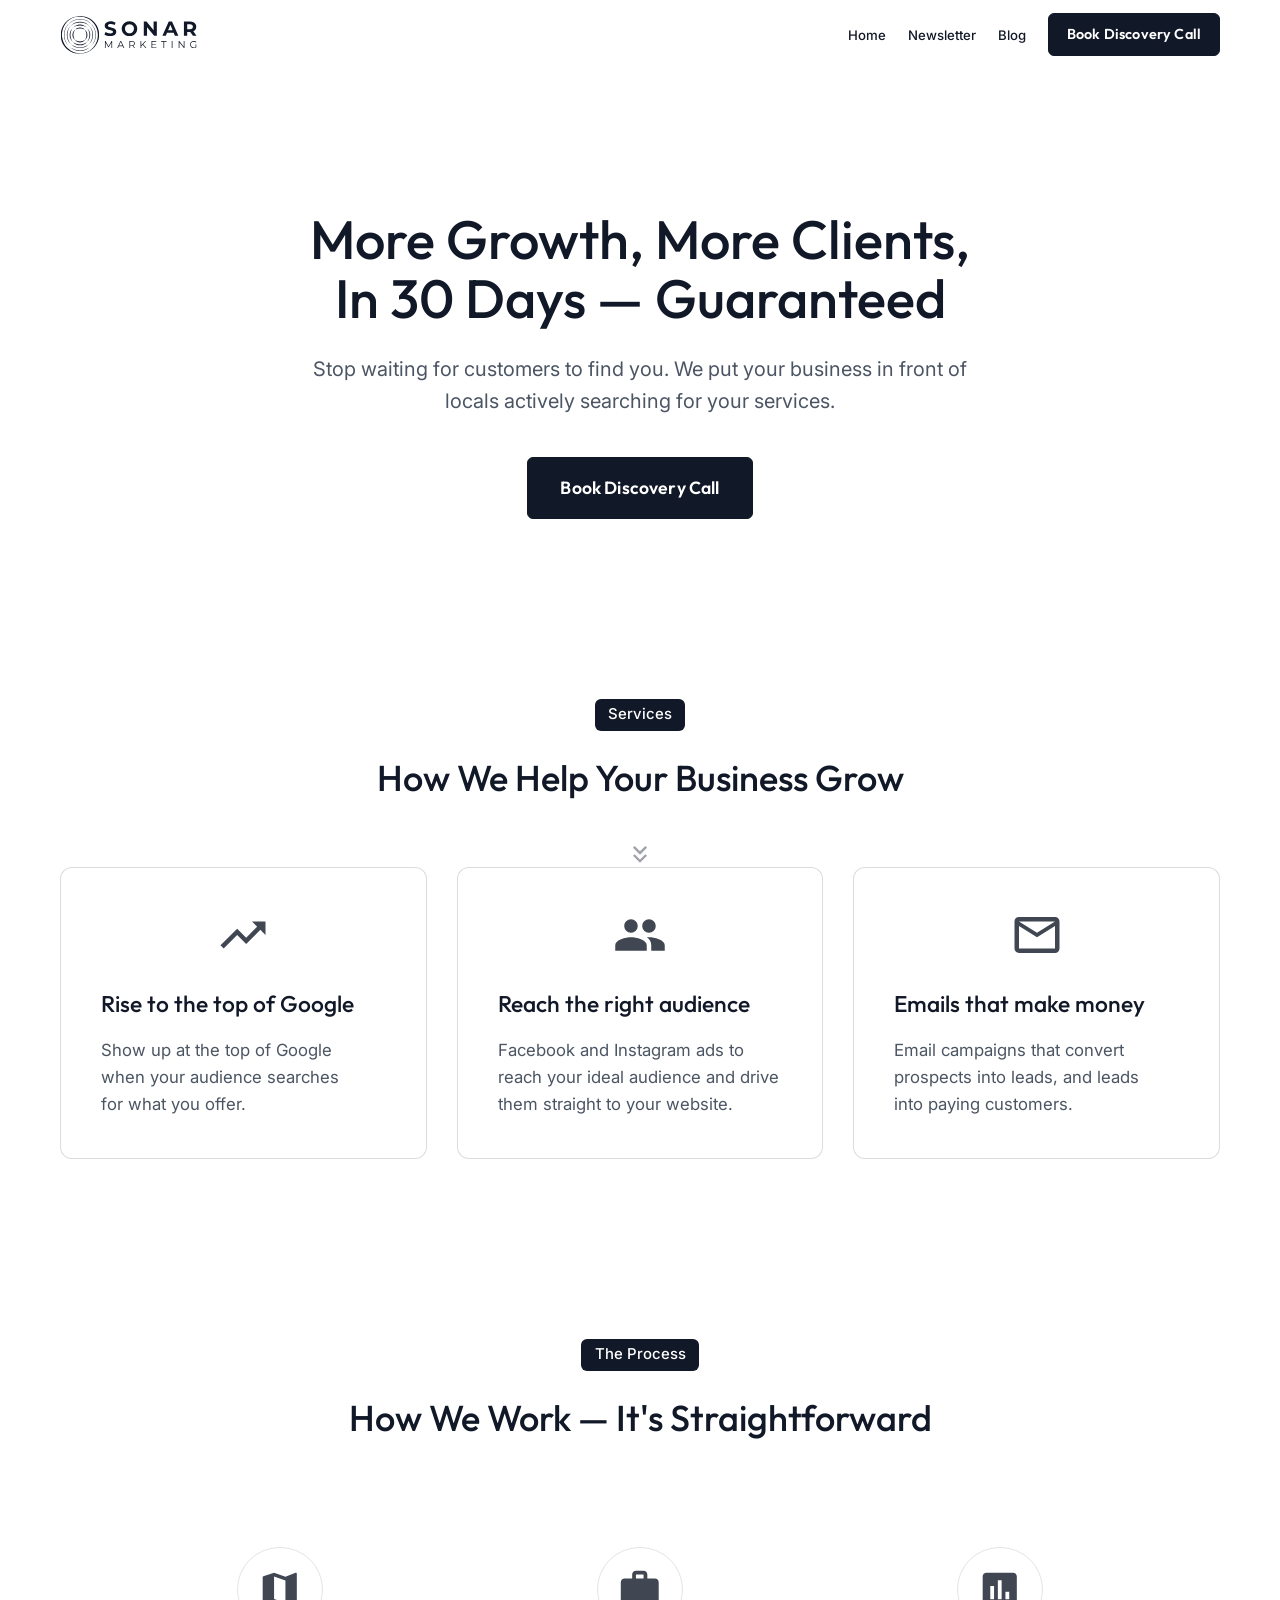
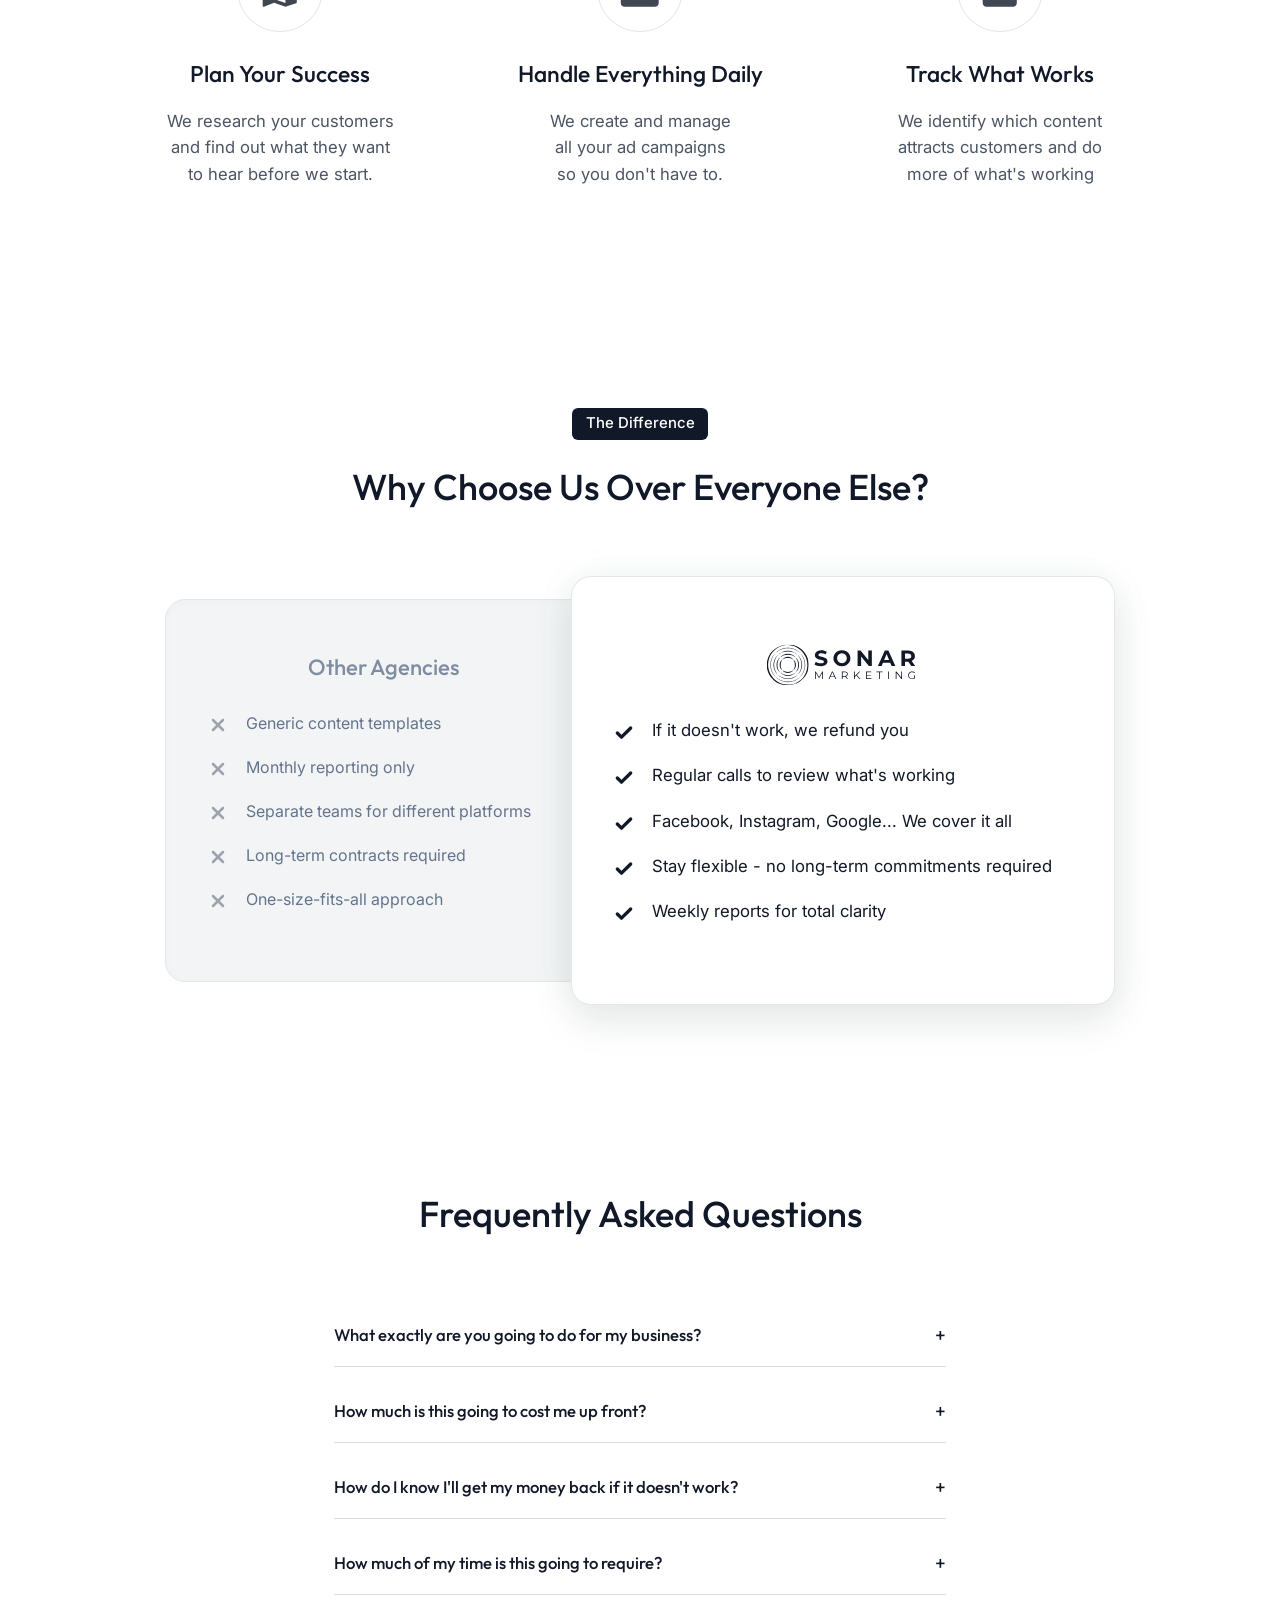
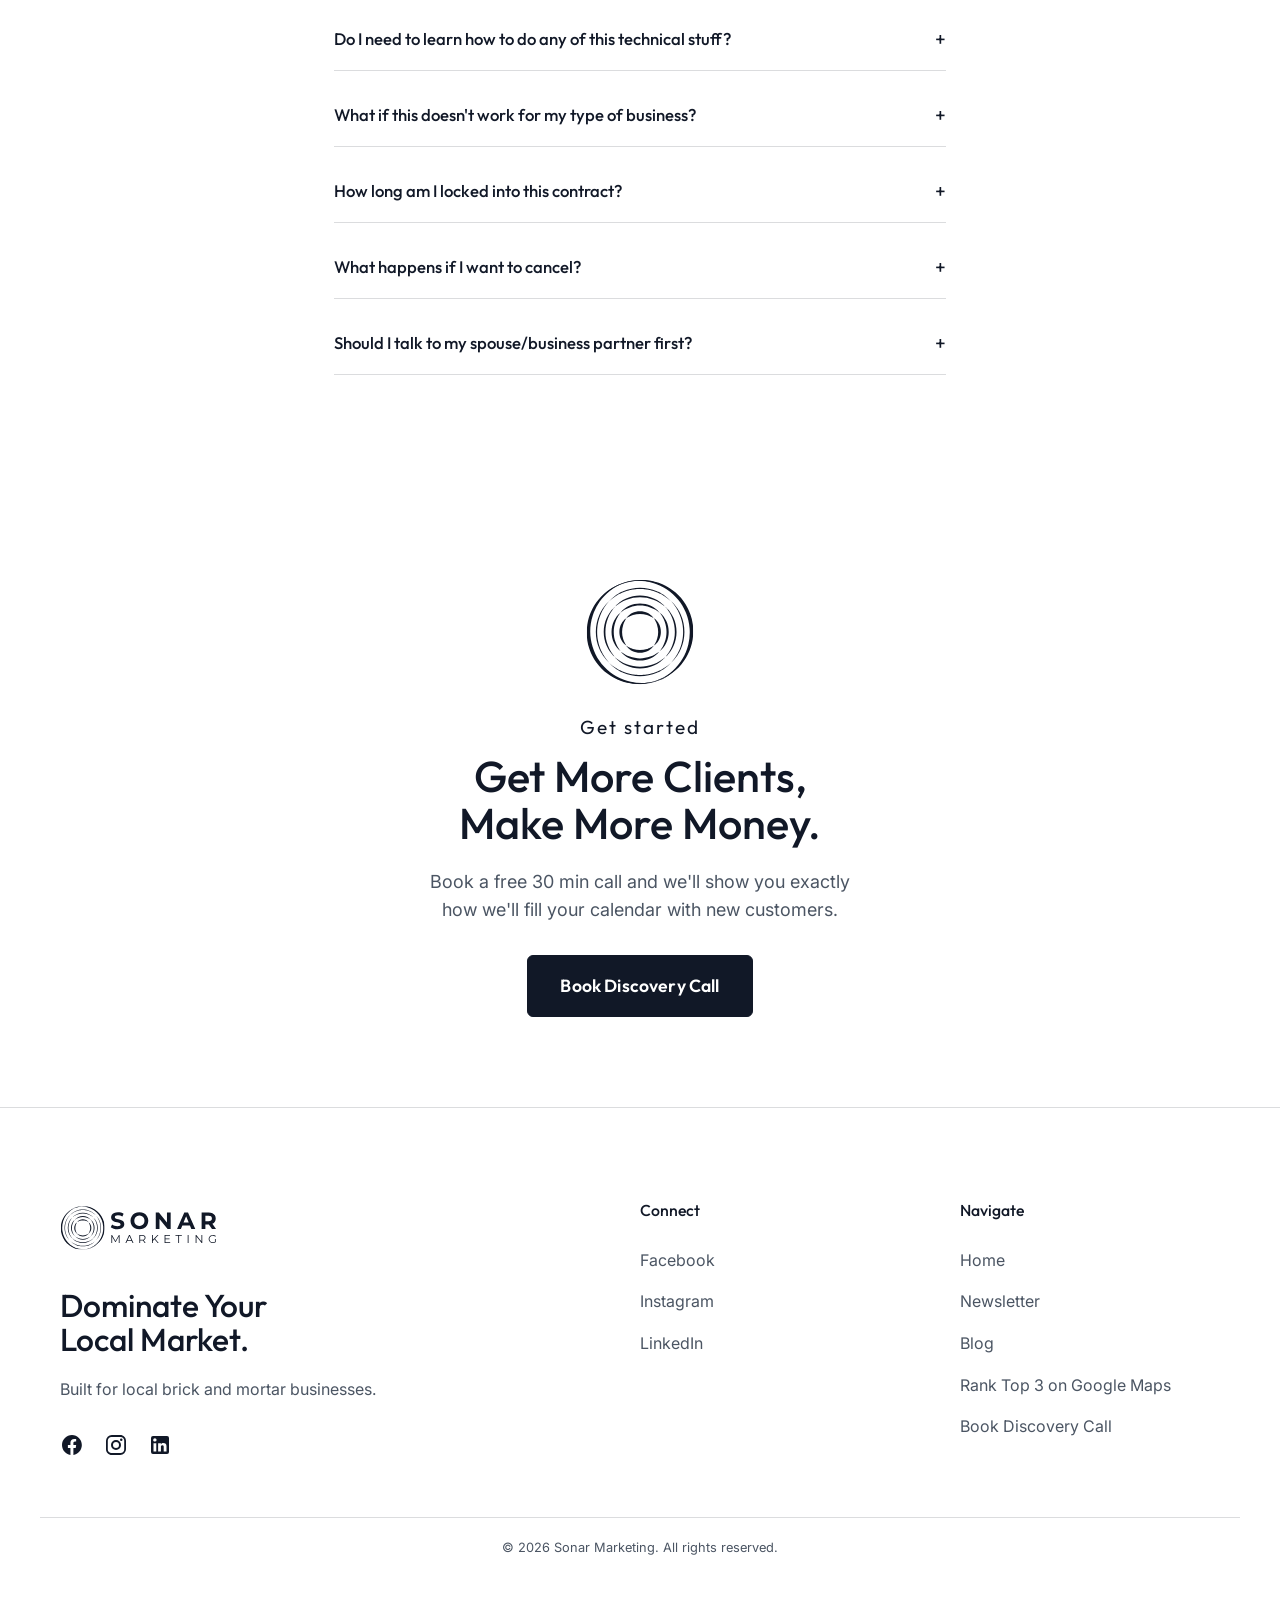
==== index.html @ ffea832d "Add files via upload" ====
<!DOCTYPE html>
<html lang="en">

<head>
    <meta charset="UTF-8">
    <meta name="viewport" content="width=device-width, initial-scale=1.0">
    <title>Sonar Marketing | Top 3 Google Maps Rankings in 90 Days</title>
    <meta name="description"
        content="We get local businesses ranking in the top 3 Google Maps results within 90 days - or we work for free.">
    <link rel="icon" type="image/svg+xml" href="assets/images/Sonar Icon 1.svg">
    
    
    <link
        href="https://fonts.googleapis.com/css2?family=Inter:wght@400;500;600&family=Outfit:wght@500;700;800&display=swap"
        rel="stylesheet">
    <link rel="stylesheet" href="assets/css/style.css?v=3">
</head>

<body>

    <!-- Navigation -->
    <nav class="navbar">
        <div class="container nav-container">
            <a href="#" class="logo">
                <img src="assets/images/Sonar Landscape Logo 2.svg" alt="Sonar Marketing" width="180">
            </a>
            <button class="mobile-menu-btn" aria-label="Toggle Menu">
                <span></span>
                <span></span>
                <span></span>
            </button>
            <ul class="nav-links">
                <li><a href="#">Home</a></li>
                <li><a href="#">Newsletter</a></li>
                <li><a href="#">Blog</a></li>
                <li><a href="discovery-call" class="btn btn-primary">Book Discovery Call</a></li>
            </ul>
        </div>
    </nav>

    <!-- Hero Section -->
    <header class="hero" id="home">
        <div class="hero-bg">
            <div class="ripple"></div>
            <div class="ripple"></div>
            <div class="ripple"></div>
            <div class="ripple"></div>
        </div>
        <div class="container hero-content">
            <div class="sonar-logo-container" style="margin-bottom:30px;">
                <!-- Just showing logo 1 here as brand reinforcement, optional -->
            </div>
            <h1 class="hero-title">
                More Growth, <br class="mobile-br">
                More Clients,<br>
                In 30 Days &mdash; <br class="mobile-br">
                <span class="gradient-text">Guaranteed</span>
            </h1>
            <p class="hero-subtitle">
                Stop waiting for customers to find you. We put your business in front of locals actively searching for your services.
            </p>
            <div class="hero-cta">
                <a href="discovery-call" class="btn btn-primary btn-lg">Book Discovery Call</a>
            </div>
        </div>
    </header>

    <section class="section services" id="services">
        <div class="container reveal">
            <span class="section-pill">Services</span>
            <h2 class="section-title">How We Help Your Business <span class="gradient-text">Grow</span></h2>
            <div class="grid col-3">
                <div class="card service-card">
                    <div class="card-icon">
                        <!-- Ads / Google Icon -->
                        <svg viewBox="0 0 24 24" xmlns="http://www.w3.org/2000/svg">
                            <path d="M16 6l2.29 2.29-4.88 4.88-4-4L2 16.59 3.41 18l6-6 4 4 6.3-6.29L22 12V6z" />
                        </svg>
                    </div>
                    <h3>Rise to the top of Google</h3>
                    <p>Show up at the top of Google<br>
                        when your audience searches<br>
                        for what you offer.</p>
                </div>
                <div class="card service-card">
                    <div class="card-icon">
                        <!-- Socials / Megaphone Icon -->
                        <svg viewBox="0 0 24 24" xmlns="http://www.w3.org/2000/svg">
                            <path
                                d="M16 11c1.66 0 2.99-1.34 2.99-3S17.66 5 16 5c-1.66 0-3 1.34-3 3s1.34 3 3 3zm-8 0c1.66 0 2.99-1.34 2.99-3S9.66 5 8 5C6.34 5 5 6.34 5 8s1.34 3 3 3zm0 2c-2.33 0-7 1.17-7 3.5V19h14v-2.5c0-2.33-4.67-3.5-7-3.5zm8 0c-.29 0-.62.02-.97.05 1.16.84 1.97 1.97 1.97 3.45V19h6v-2.5c0-2.33-4.67-3.5-7-3.5z" />
                        </svg>
                    </div>
                    <h3>Reach the right audience</h3>
                    <p>Facebook and Instagram ads to reach your ideal audience and drive them straight to your website.</p>
                </div>
                <div class="card service-card">
                    <div class="card-icon">
                        <svg viewBox="0 0 24 24" xmlns="http://www.w3.org/2000/svg" fill="currentColor">
                            <path d="M22 6c0-1.1-.9-2-2-2H4c-1.1 0-2 .9-2 2v12c0 1.1.9 2 2 2h16c1.1 0 2-.9 2-2V6zm-2 0l-8 5-8-5h16zm0 12H4V8l8 5 8-5v10z"/>
                        </svg>
                    </div>
                    <h3>Emails that make money</h3>
                    <p>Email campaigns that convert<br>prospects into leads, and leads<br>into paying customers.</p>
                </div>
            </div>
        </div>
    </section>

    <section class="section process" id="process">
        <div class="container reveal">
            <span class="section-pill">The Process</span>
            <h2 class="section-title">How We Work &mdash; <br class="mobile-br">It's Straightforward</h2>
            <div class="grid col-3">
                <div class="card service-card">
                    <div class="card-icon">
                        <!-- Plan / Map Icon -->
                        <svg viewBox="0 0 24 24" xmlns="http://www.w3.org/2000/svg">
                            <path d="M20.5 3l-.16.03L15 5.1 9 3 3.36 4.9c-.21.07-.36.25-.36.48V20.5c0 .28.22.5.5.5l.16-.03L9 18.9l6 2.1 5.64-1.9c.21-.07.36-.25.36-.48V3.5c0-.28-.22-.5-.5-.5zM15 19l-6-2.11V5l6 2.11V19z" />
                        </svg>
                    </div>
                    <h3>Plan Your Success</h3>
                    <p>We research your customers<br> 
                        and find out what they want<br>
                        to hear before we start.</p>
                </div>
                <div class="card service-card">
                    <div class="card-icon">
                        <!-- Handle Everything / Briefcase Icon -->
                        <svg viewBox="0 0 24 24" xmlns="http://www.w3.org/2000/svg">
                            <path d="M20 6h-4V4c0-1.11-.89-2-2-2h-4c-1.11 0-2 .89-2 2v2H4c-1.11 0-1.99.89-1.99 2L2 19c0 1.11.89 2 2 2h16c1.11 0 2-.89 2-2V8c0-1.11-.89-2-2-2zm-6 0h-4V4h4v2z" />
                        </svg>
                    </div>
                    <h3>Handle Everything Daily</h3>
                    <p>We create and manage<br>all your ad campaigns<br>so you don't have to.</p>
                </div>
                <div class="card service-card">
                    <div class="card-icon">
                        <!-- Track / Insights Icon -->
                        <svg viewBox="0 0 24 24" xmlns="http://www.w3.org/2000/svg">
                            <path d="M19 3H5c-1.1 0-2 .9-2 2v14c0 1.1.9 2 2 2h14c1.1 0 2-.9 2-2V5c0-1.1-.9-2-2-2zM9 17H7v-7h2v7zm4 0h-2V7h2v10zm4 0h-2v-4h2v4z" />
                        </svg>
                    </div>
                    <h3>Track What Works</h3>
                    <p>We identify which content<br>
                        attracts customers and do<br>
                        more of what's working</p>
                </div>
            </div>
        </div>
    </section>

    <!-- The Difference Section -->
    <section class="section difference" id="difference">
        <div class="container reveal">
            <span class="section-pill">The Difference</span>
            <h2 class="section-title">Why Choose Us Over Everyone Else?</h2>
            <div class="difference-grid">
                <!-- Competitors -->
                <div class="diff-card competitors">
                    <h3>Other Agencies</h3>
                    <ul class="check-list cross-list">
                        <li>Generic content templates</li>
                        <li>Monthly reporting only</li>
                        <li>Separate teams for different platforms</li>
                        <li>Long-term contracts required</li>
                        <li>One-size-fits-all approach</li>
                    </ul>
                </div>
                <!-- Sonar -->
                <div class="diff-card sonar">
                    <!-- Dark Logo for this light-themed card -->
                    <img src="assets/images/Sonar Landscape Logo 2.svg" alt="Sonar Marketing" class="diff-logo"
                        width="150">
                    <ul class="check-list check-list-green">
                        <li>If it doesn't work, we refund you</li>
                        <li>Regular calls to review what's working</li>
                        <li>Facebook, Instagram, Google... We cover it all</li>
                        <li>Stay flexible - no long-term commitments required</li>
                        <li>Weekly reports for total clarity</li>
                    </ul>
                </div>
            </div>
        </div>
    </section>

    <!-- FAQ Section -->
    <section class="section faq-section" id="faq">
        <div class="container reveal">
            <h2 class="section-title">Frequently Asked Questions</h2>
            <div class="accordion">
                <div class="accordion-item">
                    <button class="accordion-trigger">
                        What exactly are you going to do for my business?
                        <span class="icon">+</span>
                    </button>
                    <div class="accordion-content">
                        <p>We are going to build a website that converts, get visitors to see it and make sure that the people that actively reach out to you are being screened first before they reach your inbox.</p>
                    </div>
                </div>

                <div class="accordion-item">
                    <button class="accordion-trigger">
                        How much is this going to cost me up front?
                        <span class="icon">+</span>
                    </button>
                    <div class="accordion-content">
                        <p>We typically charge our clients a flat rate of $750, but the price can vary based on your needs. So if you need something that's tailored to you, jump on a call with us and we'll work something out.</p>
                    </div>
                </div>

                <div class="accordion-item">
                    <button class="accordion-trigger">
                        How do I know I'll get my money back if it doesn't work?
                        <span class="icon">+</span>
                    </button>
                    <div class="accordion-content">
                        <p>You are working with professionals that are not really too interested in getting banned by payment processors. So when you need or want a refund, you just hit us up and we'll send the money back over to you.</p>
                    </div>
                </div>

                <div class="accordion-item">
                    <button class="accordion-trigger">
                        How much of my time is this going to require?
                        <span class="icon">+</span>
                    </button>
                    <div class="accordion-content">
                        <p>Barely anything. You just do what you do best: turn phone calls into customers.</p>
                    </div>
                </div>

                <div class="accordion-item">
                    <button class="accordion-trigger">
                        Do I need to learn how to do any of this technical stuff?
                        <span class="icon">+</span>
                    </button>
                    <div class="accordion-content">
                        <p>No you absolutely don't have to do ANY of the technical. This is why we have a team of trained professionals so you don't have to lift a finger.</p>
                    </div>
                </div>

                <div class="accordion-item">
                    <button class="accordion-trigger">
                        What if this doesn't work for my type of business?
                        <span class="icon">+</span>
                    </button>
                    <div class="accordion-content">
                        <p>We make sure that we can deliver these results for your exact business because we have zero interest in refunding clients and making a bad name for ourselves, so you're in good hands.</p>
                    </div>
                </div>

                <div class="accordion-item">
                    <button class="accordion-trigger">
                        How long am I locked into this contract?
                        <span class="icon">+</span>
                    </button>
                    <div class="accordion-content">
                        <p>There is absolutely zero commitment with our offer. Our services are provided on a monthly basis, meaning you can cancel at any time. Just hit us up and we'll cancel the subscription.</p>
                    </div>
                </div>

                <div class="accordion-item">
                    <button class="accordion-trigger">
                        What happens if I want to cancel?
                        <span class="icon">+</span>
                    </button>
                    <div class="accordion-content">
                        <p>Just contact us directly and we'll make sure to handle it the same day.</p>
                    </div>
                </div>

                <div class="accordion-item">
                    <button class="accordion-trigger">
                        Should I talk to my spouse/business partner first?
                        <span class="icon">+</span>
                    </button>
                    <div class="accordion-content">
                        <p>Come on now, just fill out the form.</p>
                    </div>
                </div>
            </div>
        </div>
    </section>

    <!-- CTA Section -->
    <section class="section cta-section" id="cta">
        <div class="container reveal">
            <div class="cta-box">
                <img src="assets/images/Sonar Icon 1.svg" alt="Sonar Rings" class="cta-icon">
                <h2 class="cta-title"><span
                        style="font-size: 44%; display: block; margin-bottom: 15px; font-weight: normal; letter-spacing: 2px;">Get
                        started</span>Get More Clients,<br>Make More Money.</h2>
                <p style="font-size: 1.125rem; color: #4b5563;">Book a free 30 min call and we'll show you exactly<br>how we'll fill your calendar with new customers.</p>
                <a href="discovery-call" class="btn btn-primary btn-lg">Book Discovery Call</a>
            </div>
        </div>
    </section>

    <!-- Footer -->
    <footer class="footer">
        <div class="container footer-content">
            <!-- Col 1: Brand & Socials -->
            <div class="footer-col brand-col">
                <a href="#" class="logo">
                    <img src="assets/images/Sonar Landscape Logo 2.svg" alt="Sonar Marketing" width="160"
                        class="footer-logo">
                </a>
                <h2 class="footer-headline">Dominate Your<br> Local Market.</h2>
                <p class="footer-subtext">Built for local brick and mortar businesses.</p>
                <div class="social-links">
                    <a href="https://www.facebook.com/share/1AxPhUCRR9/" aria-label="Facebook" target="_blank" rel="noopener">
                        <svg viewBox="0 0 24 24" xmlns="http://www.w3.org/2000/svg">
                            <path
                                d="M12 2.04C6.5 2.04 2 6.53 2 12.06C2 17.06 5.66 21.21 10.44 21.96V14.96H7.9V12.06H10.44V9.85C10.44 7.34 11.93 5.96 14.15 5.96C15.21 5.96 16.16 6.04 16.16 6.04V8.5H15.03C13.79 8.5 13.4 9.27 13.4 10.06V12.06H16.17L15.73 14.96H13.4V21.96C18.19 21.21 21.84 17.06 21.84 12.06C21.84 6.53 17.34 2.04 12 2.04Z" />
                        </svg>
                    </a>
                    <a href="https://www.instagram.com/sonarmarketing_" aria-label="Instagram" target="_blank" rel="noopener">
                        <svg viewBox="0 0 24 24" xmlns="http://www.w3.org/2000/svg">
                            <path
                                d="M7.8 2h8.4C19.4 2 22 4.6 22 7.8v8.4a5.8 5.8 0 0 1-5.8 5.8H7.8C4.6 22 2 19.4 2 16.2V7.8A5.8 5.8 0 0 1 7.8 2m-.2 2A3.6 3.6 0 0 0 3.8 7.6v8.8A3.6 3.6 0 0 0 7.6 20h8.8a3.6 3.6 0 0 0 3.8-3.8V7.6A3.6 3.6 0 0 0 16.4 4H7.6m9.65 1.5a1.25 1.25 0 0 1 1.25 1.25A1.25 1.25 0 0 1 17.25 8 1.25 1.25 0 0 1 16 6.75a1.25 1.25 0 0 1 1.25-1.25M12 7a5 5 0 0 1 5 5 5 5 0 0 1-5 5 5 5 0 0 1-5-5 5 5 0 0 1 5-5m0 2a3 3 0 0 0-3 3 3 3 0 0 0 3 3 3 3 0 0 0 3-3 3 3 0 0 0-3-3z" />
                        </svg>
                    </a>
                    <a href="https://www.linkedin.com/company/sonarmkt/" aria-label="LinkedIn" target="_blank" rel="noopener">
                        <svg viewBox="0 0 24 24" xmlns="http://www.w3.org/2000/svg">
                            <path
                                d="M19 3a2 2 0 0 1 2 2v14a2 2 0 0 1-2 2H5a2 2 0 0 1-2-2V5a2 2 0 0 1 2-2h14m-.5 15.5v-5.3a3.26 3.26 0 0 0-3.26-3.26c-.85 0-1.84.52-2.32 1.3v-1.11h-2.79v8.37h2.79v-4.93c0-.77.62-1.4 1.39-1.4a1.4 1.4 0 0 1 1.4 1.4v4.93h2.79M6.88 8.56a1.68 1.68 0 0 0 1.68-1.68c0-.93-.75-1.69-1.68-1.69a1.69 1.69 0 0 0-1.69 1.69c0 .93.76 1.68 1.69 1.68m1.39 9.94v-8.37H5.5v8.37h2.77z" />
                        </svg>
                    </a>

                </div>
            </div>

            <!-- Col 2: Connect Text Links -->
            <div class="footer-col">
                <h3>Connect</h3>
                <ul class="footer-links">
                    <li><a href="https://www.facebook.com/share/1AxPhUCRR9/" target="_blank" rel="noopener">Facebook</a></li>
                    <li><a href="https://www.instagram.com/sonarmarketing_" target="_blank" rel="noopener">Instagram</a></li>
                    <li><a href="https://www.linkedin.com/company/sonarmkt/" target="_blank" rel="noopener">LinkedIn</a></li>
                </ul>
            </div>

            <!-- Col 3: Navigate -->
            <div class="footer-col">
                <h3>Navigate</h3>
                <ul class="footer-links">
                    <li><a href="#">Home</a></li>
                    <li><a href="#">Newsletter</a></li>
                    <li><a href="#">Blog</a></li>
                    <li><a href="google-ranking">Rank Top 3 on Google Maps</a></li>
                    <li><a href="discovery-call">Book Discovery Call</a></li>
                </ul>
            </div>
        </div>
        <div class="container footer-bottom">
            <p>&copy; 2026 Sonar Marketing. All rights reserved.</p>
        </div>
    </footer>
    <!-- Levitating Scroll Indicator -->
    <div class="scroll-indicator" aria-label="Scroll down">
        <svg viewBox="0 0 24 24" xmlns="http://www.w3.org/2000/svg">
            <path d="M7.41 8.59L12 13.17l4.59-4.58L18 10l-6 6-6-6 1.41-1.41z M7.41 15.59L12 20.17l4.59-4.58L18 17l-6 6-6-6 1.41-1.41z"/>
        </svg>
    </div>

    <script src="assets/js/script.js?v=3"></script>
</body>

</html>
---- assets/css/style.css ----
:root {
    /* Colors - Strict Sonar Theme (White & Navy) */
    --bg-dark: #ffffff;
    /* Pure White Bg */
    --bg-card: #ffffff;
    /* White for panels */
    --bg-card-hover: #ffffff;
    /* White on hover for lift */
    --primary: #111827;
    /* Navy Text */
    --text-muted: #4b5563;
    /* Slightly lighter gray for body text */
    /* All text Navyish */
    --accent-blue: #111827;
    --accent-dark-blue: #111827;
    --border-color: rgba(17, 24, 39, 0.15);
    /* Navy Border */

    /* Fonts */
    --font-heading: 'Outfit', sans-serif;
    --font-body: 'Inter', sans-serif;

    /* Spacing */
    --container-width: 1200px;
}

/* Reset & Base */
* {
    margin: 0;
    padding: 0;
    box-sizing: border-box;
}

body {
    font-family: var(--font-body);
    background-color: var(--bg-dark);
    color: var(--primary);
    line-height: 1.6;
    overflow-x: hidden;
}

h1,
h2,
h3,
h4,
.btn {
    font-family: var(--font-heading);
    font-weight: 500; /* Unboldened across all pages */
}

a {
    text-decoration: none;
    color: inherit;
    transition: 0.3s;
}

ul {
    list-style: none;
}

img {
    max-width: 100%;
    display: block;
}

/* Utilities */
.container {
    max-width: var(--container-width);
    margin: 0 auto;
    padding: 0 20px;
}

.gradient-text {
    color: var(--primary);
    font-weight: 500; /* Matching unbolded theme */
}

/* Scroll Animation Class */
.reveal {
    opacity: 0;
    transform: translateY(30px);
    transition: all 0.8s ease-out;
}

.reveal.active {
    opacity: 1;
    transform: translateY(0);
}

section, .section {
    padding: 90px 0;
}

.section-title {
    font-size: 2.25rem; /* Reduced by 10% from 2.5rem */
    text-align: center;
    margin-bottom: 60px;
    font-weight: 500; /* Unboldened */
}

.section-pill {
    display: flex;
    align-items: center;
    justify-content: center;
    width: fit-content;
    margin: 0 auto 18px;
    font-size: 0.934rem;
    font-weight: 500;
    text-align: center;
    color: #ffffff;
    background: var(--primary);
    border-radius: 6px;
    padding: 4.356px 13.2px 3.96px 13.2px;
    pointer-events: none;
    user-select: none;
}

.grid {
    display: grid;
    gap: 30px;
}

.col-3 {
    grid-template-columns: repeat(auto-fit, minmax(300px, 1fr));
}

/* Buttons */
.btn {
    display: inline-flex; /* Changed to flex for icon alignment */
    align-items: center;
    justify-content: center;
    gap: 10px;
    padding: 14px 28px; /* Slightly increased padding */
    background: transparent;
    color: var(--primary);
    border: 1px solid var(--primary);
    border-radius: 6px;
    font-weight: 600;
    font-size: 1.1rem; /* Increased size as requested */
    letter-spacing: 0.01rem; /* Subtle breathing room */
    cursor: pointer;
    position: relative;
    overflow: hidden;
    transition: all 0.3s;
}

.btn-icon {
    transition: transform 0.3s ease;
}

.btn:hover .btn-icon {
    transform: translate(3px, -3px); /* Diagonally top-right */
}

.btn-primary {
    background: var(--primary);
    color: var(--bg-dark);
    /* Navy text on white button */
    border-color: var(--primary);
}

.btn-primary:hover {
    background: transparent;
    color: var(--primary);
    box-shadow: 0 0 15px rgba(255, 255, 255, 0.4);
}

.btn-secondary {
    background: #e2e8f0;
    color: var(--primary);
    border-color: #e2e8f0;
}

.btn-secondary:hover {
    background: #cbd5e1;
    color: var(--primary);
}

.btn-lg {
    padding: 16px 32px;
    font-size: 1.1rem;
}

/* Navbar */
.navbar {
    position: fixed;
    top: 0;
    width: 100%;
    z-index: 1000;
    background: rgba(255, 255, 255, 0.85); /* Slightly transparent white */
    backdrop-filter: blur(8px);
    -webkit-backdrop-filter: blur(8px);
    padding: 9px 0;
    border-bottom: none; /* No solid border */
}

.navbar .logo img {
    width: 140px;
}

.nav-container {
    display: flex;
    justify-content: space-between;
    align-items: center;
}

.nav-links {
    display: flex;
    gap: 22px;
    align-items: center;
}

.nav-links a:not(.btn) {
    font-size: 0.825rem;
    font-weight: 500;
    color: var(--primary);
    position: relative;
}

/* Underline Animation */
.nav-links a:not(.btn)::after {
    content: '';
    position: absolute;
    width: 0;
    height: 2px;
    bottom: -4px;
    left: 0;
    background-color: var(--primary);
    border-radius: 2px;
    transition: width 0.3s ease;
}

.nav-links a:not(.btn):hover::after {
    width: 100%;
}

.nav-links .btn {
    padding: 9px 18px;
    font-size: 0.9rem;
}

.mobile-menu-btn {
    display: none;
    background: none;
    border: none;
    cursor: pointer;
}

.mobile-menu-btn span {
    display: block;
    width: 25px;
    height: 3px;
    background-color: var(--primary);
    margin: 5px 0;
}

/* Hero */
.hero {
    position: relative;
    padding: 180px 0 90px;
    text-align: center;
    overflow: hidden;
    background: var(--bg-dark);
}

/* Sonar Ripple Effect */
.hero-bg {
    position: absolute;
    top: 50%;
    left: 50%;
    transform: translate(-50%, -50%);
    width: 100%;
    height: 100%;
    z-index: -1;
    overflow: hidden;
}

.ripple {
    position: absolute;
    top: 50%;
    left: 50%;
    transform: translate(-50%, -50%);
    border: 1px solid var(--border-color);
    border-radius: 50%;
    animation: sonar-wave 8s linear infinite;
    opacity: 0;
}

.ripple:nth-child(1) {
    animation-delay: 0s;
    width: 200px;
    height: 200px;
}

.ripple:nth-child(2) {
    animation-delay: 2s;
    width: 200px;
    height: 200px;
}

.ripple:nth-child(3) {
    animation-delay: 4s;
    width: 200px;
    height: 200px;
}

.ripple:nth-child(4) {
    animation-delay: 6s;
    width: 200px;
    height: 200px;
}

@keyframes sonar-wave {
    0% {
        width: 0;
        height: 0;
        opacity: 0.5;
        border-width: 4px;
    }

    100% {
        width: 150vw;
        height: 150vw;
        opacity: 0;
        border-width: 0;
    }
}

.hero-title {
    font-size: 3.375rem; /* Reduced by 10% from 3.75rem */
    /* Reduced from 4rem to fit on 2 lines */
    line-height: 1.1;
    margin-bottom: 24px;
    max-width: 900px;
    margin-left: auto;
    margin-right: auto;
    font-weight: 500; /* Unboldened from default h1 */
}

.hero-title .gradient-text {
    font-weight: 500; /* Matching the unboldened title */
}

.hero-subtitle {
    font-size: 1.25rem;
    color: var(--text-muted);
    max-width: 700px;
    margin: 0 auto 40px;
}

/* Cards */
.card {
    background: var(--bg-card);
    padding: 40px;
    border-radius: 12px;
    position: relative;
    overflow: hidden;
    border: 1px solid var(--border-color);
}

.card-icon {
    width: 54px; /* Reduced by 10% from 60px */
    height: 54px; /* Reduced by 10% from 60px */
    margin: 0 auto 24px;
    color: var(--primary);
    opacity: 0.8;
}

.card-icon svg {
    width: 100%;
    height: 100%;
    fill: currentColor;
    transition: all 0.5s ease;
}

/* Process section: no card border, circular icon border instead */
.process .grid {
    max-width: 1050px;
    margin: 0 auto;
}

.process .card {
    border: none;
    background: transparent;
    box-shadow: none;
    text-align: center;
}

.process .card-icon {
    width: 85.5px; 
    height: 85.5px;
    border: 1.1px solid var(--border-color);
    border-radius: 50%;
    display: flex;
    align-items: center;
    justify-content: center;
    padding: 19px; 
}

.service-card h3,
.process-step h3 {
    margin-bottom: 15px;
    font-size: 1.425rem; /* 5% reduction from 1.5rem */
}

.process .service-card p {
    font-size: 1.045rem; /* 5% reduction from 1.1rem */
}

/* The following were moved to .process-stack-container scoping */

/* Scoped overrides for Google Ranking page panels */
.ranking-cards .card {
    padding: 30px; /* Reduced by 5% from 32px */
}

.ranking-cards .card-header {
    display: flex;
    justify-content: space-between;
    align-items: center;
    margin-bottom: 15px;
}

.ranking-cards .card-icon {
    width: 28px; /* Scaled down to match heading size */
    height: 28px; /* Scaled down to match heading size */
    margin: 0;
    color: var(--primary);
}

.ranking-cards .service-card h3 {
    font-size: 1.21rem; /* Reduced by 5% from 1.275rem */
    margin-bottom: 0;
}

/* Process Stack Specifics - HIGHEST PRIORITY OVERRIDES */
.process-stack-container {
    display: flex !important;
    flex-direction: column !important;
    gap: 10px !important;
    width: 100% !important;
    margin-top: 2rem !important;
}

/* Force visible panels */
.process-stack-container .card.process-row {
    width: 100% !important;
    font-size: 0.9625em !important; /* 10% increase from 0.875em */
    padding: 25px 44px 25px 18px !important; /* 10% increase from 23px/40px/16px */
    background: #ffffff !important;
    border: 1px solid var(--border-color) !important;
    border-radius: 12px !important;
    box-shadow: 0 4px 20px rgba(0, 0, 0, 0.03) !important;
    display: block !important;
}

.process-stack-container .card.process-row h3 {
    font-size: 1.3rem !important; /* 10% increase from 1.18rem */
}

.process-stack-container .card.process-row p {
    font-size: 1rem !important; /* 10% increase from 0.9rem */
}

.process-stack-container .card-icon {
    width: 76px !important; /* 10% increase from 69px */
    height: 76px !important; /* 10% increase from 69px */
    padding: 15.5px !important; /* 10% increase from 14px */
}

.process-content {
    display: flex !important;
    flex-direction: row !important;
    align-items: center !important;
    gap: 12px !important;
    width: 100% !important;
}

/* Kill the stupid circles once and for all */
.process-icon {
    width: 23px !important; /* Increased by 15% from 20px */
    height: 23px !important; /* Increased by 15% from 20px */
    min-width: 23px !important;
    flex-shrink: 0 !important;
    display: flex !important;
    align-items: center !important;
    justify-content: center !important;
    color: var(--primary) !important;
    background: transparent !important;
    border: none !important;
    border-radius: 0 !important;
    padding: 0 !important;
    margin: 0 !important;
}

.process-icon svg {
    width: 100% !important;
    height: 100% !important;
    fill: currentColor !important;
}

.process-content p {
    margin: 0 !important;
    padding: 0 !important;
    font-size: 1.1rem !important; /* Increased by 15% from 0.95rem */
    color: var(--text-muted) !important;
    display: inline-block !important;
    line-height: 1.2 !important; /* Slightly more height for bigger text */
}

.process-content b {
    color: var(--navy) !important;
    font-weight: 700 !important;
    margin-right: 6px !important;
}

/* Difference Section */
.difference-grid {
    display: flex;
    justify-content: center;
    align-items: center;
    max-width: 990px;
}.service-card p,
.process-step p,
.accordion-content p {
    color: var(--text-muted);
    font-size: 1.05rem;
}

/* Process timeline CSS removed as it now shares .grid and .service-card styles */

/* Difference Section */
.difference-grid {
    display: flex;
    justify-content: center;
    align-items: center;
    max-width: 990px; /* Increased by 10% from 900px */
    margin: 50px auto 0;
}

.diff-card {
    display: flex;
    flex-direction: column;
    text-align: left;
}

.diff-logo {
    display: block;
    margin: 0 auto 25px auto;
    width: 153px;
}

.diff-card ul {
    text-align: left;
    width: 100%;
    list-style: none; /* remove any default bullets */
    padding: 0;
}

.competitors {
    background: #f3f4f6; /* Neutral flat gray */
    border: 1px solid #e5e7eb;
    border-radius: 20px 0 0 20px;
    padding: 50px 50px 50px 42px;
    width: 45%;
    position: relative;
    z-index: 1;
    box-shadow: inset 0 2px 10px rgba(0,0,0,0.02);
}

.competitors h3 {
    color: #64748b;
    margin-bottom: 25px;
    font-size: 1.38rem; /* Reduced by 10% from 1.53rem */
    font-family: 'Outfit', sans-serif;
    opacity: 0.8;
    text-align: center;
}

.sonar {
    background: #ffffff;
    color: #111827;
    border: 1px solid rgba(17, 24, 39, 0.1);
    border-radius: 20px;
    padding: 60px 42px;
    width: 55%;
    position: relative;
    z-index: 2;
    box-shadow: 0 15px 40px rgba(17, 24, 39, 0.1), 
                0 0 40px rgba(34, 197, 94, 0.05); /* Softer shadow + Green tint */
    margin-left: -40px; /* Asymmetric Overlap */
}

.sonar::before {
    display: none;
}

.check-list li {
    padding-left: 38px;
    margin-bottom: 20px;
    position: relative;
    font-size: 1rem;
    line-height: 1.5;
}

.competitors .check-list li {
    color: #64748b;
}

.sonar .check-list li {
    color: #111827;
    font-size: 1.05rem; /* Slightly larger text on our side */
}

/* Custom Icons */
.cross-list li::before {
    content: ""; /* Remove text character */
    position: absolute;
    left: 0;
    top: 4px; /* Better vertical alignment */
    width: 20px;
    height: 20px;
    /* Cross stroke now a neutral grey #9ca3af */
    background-image: url("data:image/svg+xml,%3Csvg xmlns='http://www.w3.org/2000/svg' viewBox='0 0 24 24' fill='none' stroke='%239ca3af' stroke-width='3' stroke-linecap='round' stroke-linejoin='round'%3E%3Cline x1='18' y1='6' x2='6' y2='18'%3E%3C/line%3E%3Cline x1='6' y1='6' x2='18' y2='18'%3E%3C/line%3E%3C/svg%3E");
    background-size: contain;
    background-position: center;
    background-repeat: no-repeat;
}

.check-list-green li::before {
    content: ""; /* Remove text character */
    position: absolute;
    left: 0;
    top: 5px; /* Better vertical alignment for larger text */
    width: 20px;
    height: 20px;
    /* Tick stroke now matches the #111827 text color */
    background-image: url("data:image/svg+xml,%3Csvg xmlns='http://www.w3.org/2000/svg' viewBox='0 0 24 24' fill='none' stroke='%23111827' stroke-width='4' stroke-linecap='round' stroke-linejoin='round'%3E%3Cpolyline points='20 6 9 17 4 12'%3E%3C/polyline%3E%3C/svg%3E");
    background-size: contain;
    background-position: center;
    background-repeat: no-repeat;
}

/* CTA Section */
.cta-box {
    padding: 0 20px; /* Vertical padding removed so it falls back to the .section 90px spacing */
    text-align: center;
    position: relative;
    /* Removed background, border, shadow for 'no panel' look */
}

.cta-icon {
    display: block;
    margin: 0 auto 20px;
    width: 130px;
}

.cta-title {
    font-size: 2.7rem; /* Reduced by 10% from 3rem */
    line-height: 1.1;
    margin-bottom: 20px;
}

.cta-box p {
    max-width: 600px;
    margin: 0 auto 30px;
    color: var(--text-muted);
}

.booking-section {
    min-height: 100vh;
    display: flex;
    align-items: flex-start;
    padding-top: 140px; /* Navbar height + breathing room */
    padding-bottom: 90px;
}

.booking-grid {
    display: grid;
    grid-template-columns: 5fr 6fr;
    gap: 60px;
    align-items: start;
}

.eyebrow {
    text-transform: uppercase;
    font-size: 0.9rem;
    letter-spacing: 2px;
    display: block;
    margin-bottom: 16px;
    font-weight: 700;
}

.booking-title {
    font-size: 3.15rem; /* Reduced by 10% from 3.5rem */
    line-height: 1.1;
    margin-bottom: 24px;
}

.booking-text {
    font-size: 1.1rem;
    color: var(--text-muted);
    margin-bottom: 16px;
    max-width: 500px;
}

.booking-guarantee {
    margin-top: 40px;
    display: flex;
    gap: 30px;
}

.guarantee-item .icon {
    width: 40px;
    height: 40px;
    border-radius: 50%;
    background: rgba(17, 24, 39, 0.05);
    /* Light navy tint */
    display: flex;
    align-items: center;
    justify-content: center;
    margin-bottom: 10px;
}

.guarantee-item svg {
    width: 24px;
    height: 24px;
    color: var(--primary);
}

/* Form Styles */
.form-wrapper {
    background: var(--bg-card);
    padding: 40px;
    border-radius: 12px;
    border: 1px solid var(--border-color);
    box-shadow: 0 10px 40px rgba(0, 0, 0, 0.05);
}

.booking-form .form-group {
    margin-bottom: 20px;
}

.booking-form label {
    display: block;
    margin-bottom: 8px;
    font-weight: 600;
    color: var(--primary);
}

.booking-form input,
.booking-form select {
    width: 100%;
    padding: 12px 16px;
    border: 1px solid var(--border-color);
    border-radius: 6px;
    font-family: var(--font-body);
    font-size: 1rem;
    color: var(--primary);
    background: #fff;
    transition: 0.3s;
}

.booking-form input:focus,
.booking-form select:focus {
    outline: none;
    border-color: var(--primary);
    box-shadow: 0 0 0 3px rgba(17, 24, 39, 0.1);
}

.full-width {
    width: 100%;
}

.form-row {
    display: grid;
    grid-template-columns: 1fr 1fr;
    gap: 16px;
}

.radio-group {
    display: flex;
    gap: 24px;
    margin-top: 8px;
}

.radio-label {
    display: flex;
    align-items: center;
    gap: 8px;
    font-weight: 500;
    font-size: 0.9rem; /* 10% smaller */
    cursor: pointer;
    color: var(--primary);
}

.radio-label input[type="radio"] {
    width: 16px;
    height: 16px;
    margin: 0;
    vertical-align: middle;
    accent-color: var(--primary);
    cursor: pointer;
    flex-shrink: 0;
}

.booking-form textarea {
    width: 100%;
    padding: 12px 16px;
    border: 1px solid var(--border-color);
    border-radius: 6px;
    font-family: var(--font-body);
    font-size: 1rem;
    color: var(--primary);
    background: #fff;
    transition: 0.3s;
    resize: vertical;
    min-height: 100px;
}

.booking-form textarea:focus {
    outline: none;
    border-color: var(--primary);
    box-shadow: 0 0 0 3px rgba(17, 24, 39, 0.1);
}

/* FAQ Section - Scaled down 15% */
.faq-section {
    padding: 90px 0; /* from 100px, now standardized */
    background: #ffffff;
}

.accordion {
    max-width: 612px; /* reduced 10% from 680px */
    margin: 0 auto;
}

.accordion-item {
    border-bottom: 1px solid var(--border-color);
    margin-bottom: 12px; /* from 15px */
}

.accordion-trigger {
    width: 100%;
    text-align: left;
    padding: 19px 0; /* reduced 10% from 21px */
    font-size: 1.045rem; /* reduced 5% from 1.1rem */
    font-weight: 500;
    font-family: var(--font-heading);
    color: var(--primary);
    background: none;
    border: none;
    cursor: pointer;
    display: flex;
    justify-content: space-between;
    align-items: center;
    transition: 0.3s;
}

.accordion-trigger:hover {
    opacity: 0.8;
}

.accordion-trigger .icon {
    font-size: 1.235rem; /* reduced 5% from 1.3rem */
    font-weight: 400;
    transition: transform 0.3s;
}

.accordion-trigger.active .icon {
    transform: rotate(45deg);
}

.accordion-content {
    max-height: 0;
    overflow: hidden;
    transition: max-height 0.3s ease-out;
}

.accordion-content p {
    padding-bottom: 19px; /* reduced 10% from 21px */
    color: var(--text-muted);
    font-size: 0.945rem; /* reduced 10% from 1.05rem */
}

/* Footer */
.footer {
    padding: 90px 0 40px;
    margin-top: 0;
    border-top: 1px solid var(--border-color);
    background-color: var(--bg-dark);
}

.footer-content {
    display: grid;
    grid-template-columns: 2fr 1fr 1fr;
    gap: 60px;
    margin-bottom: 60px;
    align-items: start;
}

.footer-logo {
    margin-bottom: 30px;
}

.footer-headline {
    font-size: 1.98rem; /* Reduced by 10% from 2.2rem */
    line-height: 1.1;
    margin-bottom: 20px;
}

.footer-subtext {
    font-size: 1rem;
    color: var(--text-muted);
    margin-bottom: 30px;
}

.footer-col h3 {
    font-size: 0.99rem; /* Reduced by 10% from 1.1rem */
    margin-bottom: 24px;
    color: var(--primary);
}

.social-links {
    display: flex;
    gap: 20px;
}

.social-links a {
    display: flex;
    align-items: center;
    justify-content: center;
    color: var(--primary);
    transition: 0.3s;
}

.social-links a:hover {
    transform: translateY(-3px);
    opacity: 0.8;
}

.social-links svg {
    width: 24px;
    height: 24px;
    fill: currentColor;
}

.footer-links li {
    margin-bottom: 16px;
}

.footer-links a {
    color: var(--text-muted);
}

.footer-bottom {
    text-align: center;
    color: var(--text-muted);
    padding-top: 20px;
    border-top: 1px solid var(--border-color);
    font-size: 0.8rem; /* 20% smaller than default 1rem */
}

/* Responsive */
@media (max-width: 900px) {
    .container {
        padding: 0 30px;
    }

    .hero-title {
        font-size: 2.7rem; /* Reduced by 10% from 3rem */
    }

    .booking-grid,
    .difference-grid,
    .footer-content {
        grid-template-columns: 1fr;
        gap: 40px;
    }

    .process-timeline {
        flex-direction: column;
        gap: 40px;
    }

    .process-step {
        padding: 0;
    }

    /* Reset positioning for mobile & target correct pseudo-element */
    .process-step:not(:last-child)::after {
        position: static;
        display: block;
        margin: 20px auto 0;
        transform: rotate(90deg);
        text-align: center;
        width: 100%;
        /* Ensure centering works in block flow */
        font-size: 2.5rem;
        animation: pulse 1.5s infinite;
        /* Keep animation */
        right: auto;
        top: auto;
        /* Reset desktop positioning */
    }

    .process-step::after {
        display: none;
        /* Fallback cleanup */
    }

    /* Connect line hidden on mobile if it existed, simply stack steps */
}

/* Levitating Scroll Indicator */
.scroll-indicator {
    position: fixed;
    bottom: 30px;
    left: 50%;
    transform: translateX(-50%);
    width: 40px;
    height: 40px;
    display: flex;
    justify-content: center;
    align-items: center;
    color: var(--primary); /* Navy color */
    z-index: 999;
    cursor: pointer;
    animation: bounce 2s infinite ease-in-out;
    opacity: 0.4;
    transition: opacity 0.3s ease, transform 0.3s ease;
}

.scroll-indicator:hover {
    opacity: 1;
}

.scroll-indicator svg {
    width: 28px;
    height: 28px;
    fill: currentColor;
}

.scroll-indicator.hidden {
    opacity: 0;
    pointer-events: none;
    transform: translate(-50%, 20px);
}

@keyframes bounce {
    0%, 100% {
        transform: translate(-50%, 0);
    }
    50% {
        transform: translate(-50%, -10px);
    }
}

/* Mobile Line Breaks */
.mobile-br {
    display: none;
}

@media (max-width: 768px) {
    .card,
    .diff-card h3 {
        text-align: center;
    }
    .mobile-br {
        display: block;
    }
    .navbar .nav-links {
        position: fixed;
        top: 0;
        right: -100%;
        height: 100vh;
        width: 70%;
        background: var(--bg-dark);
        flex-direction: column;
        justify-content: flex-start;
        align-items: flex-start;
        padding: 0 40px;
        padding-top: 25%;
        transition: 0.3s ease-in-out;
        box-shadow: -5px 0 15px rgba(0, 0, 0, 0.1);
        z-index: 999;
    }

    .navbar .nav-links > li {
        width: 100%;
        border-bottom: 1px solid var(--border-color);
        padding: 20px 0;
    }

    /* No separator, and halved spacing between the two CTA buttons */
    .navbar .nav-links > li:nth-last-child(1),
    .navbar .nav-links > li:nth-last-child(2) {
        border-bottom: none;
        padding-top: 10px;
        padding-bottom: 10px;
    }

    .navbar .nav-links > li > a {
        display: inline-block;
        width: 100%;
    }

    /* Keep button text centred */
    .navbar .nav-links > li > a.btn {
        text-align: center;
    }

    .navbar .nav-links a:not(.btn) {
        font-size: 0.99rem;
    }

    /* Disable underline hover effect on mobile */
    .navbar .nav-links a:not(.btn)::after {
        display: none;
    }

    .navbar .nav-links .btn {
        font-size: 1.08rem;
    }

    .navbar .nav-links.active {
        right: 0;
    }

    .mobile-menu-btn {
        display: block;
        z-index: 1000;
    }

    .mobile-menu-btn.active span:nth-child(1) {
        transform: rotate(45deg) translate(5px, 6px);
    }

    .mobile-menu-btn.active span:nth-child(2) {
        opacity: 0;
    }

    .mobile-menu-btn.active span:nth-child(3) {
        transform: rotate(-45deg) translate(5px, -6px);
    }

    .hero {
        padding: 140px 0 60px;
    }

    .col-3 {
        grid-template-columns: 1fr;
    }

    .difference-grid {
        flex-direction: column;
        gap: 20px;
        margin-top: 40px;
    }

    .competitors, .sonar {
        width: 100%;
        margin-left: 0;
        border-radius: 24px;
        padding: 40px 30px;
    }

    .cta-title {
        font-size: 1.8rem; /* Reduced by 10% from 2rem */
    }

    .booking-title {
        font-size: 2.25rem; /* Reduced by 10% from 2.5rem */
    }
}

/* Split Layout for Ranking Services Section */
.stacked-panels {
    display: flex;
    flex-direction: column;
    gap: 20px;
    align-items: center;
    margin-top: 40px;
}

.panel-card {
    background: var(--bg-card);
    border: 1px solid var(--border-color);
    border-radius: 20px;
    padding: 30px;
    display: flex;
    gap: 20px;
    align-items: flex-start;
    transition: all 0.3s ease;
    text-align: left;
    width: 100%;
    max-width: 552px; /* Increased by 15% from 480px */
}

.panel-card:hover {
    transform: translateY(-5px);
    box-shadow: 0 10px 30px rgba(17, 24, 39, 0.05);
}

.panel-icon {
    width: 44px;
    height: 44px;
    flex-shrink: 0;
    color: var(--primary);
}

.panel-icon svg {
    width: 100%;
    height: 100%;
    fill: none;
    stroke: currentColor;
    stroke-width: 2;
    stroke-linecap: round;
    stroke-linejoin: round;
}

.panel-content h3 {
    margin-bottom: 10px;
    font-size: 1.25rem;
}

.panel-content p {
    color: var(--text-muted);
    font-size: 0.95rem;
    line-height: 1.5;
}

@media (max-width: 768px) {
    .panel-card {
        padding: 24px;
        flex-direction: column;
        gap: 15px;
    }
}

/* Interactive Heatmap Card Styling */
.heatmap-card {
    background: var(--bg-card);
    border: 1px solid var(--border-color);
    border-radius: 24px;
    padding: 1.8rem; /* Reduced to lower height */
    display: flex;
    flex-direction: column;
    gap: 1.2rem; /* Reduced primary gap */
    margin-top: 0; /* Fully removed margin-top */
    box-shadow: 0 10px 40px rgba(17, 24, 39, 0.05);
    max-width: 890px;
    margin-left: auto;
    margin-right: auto;
}

/* Toggle Switch Styling */
.heatmap-toggle-wrapper {
    margin-bottom: 1.35rem; /* Increased 5% */
}

.heatmap-toggle {
    display: inline-flex;
    background: #f3f4f6;
    padding: 6px;
    border-radius: 12px;
    gap: 4px;
}

.toggle-btn {
    padding: 8px 22px; /* Increased 5% */
    border-radius: 8px;
    border: none;
    font-weight: 600;
    cursor: pointer;
    transition: all 0.3s ease;
    font-size: 0.85rem; /* Increased 5% */
    background: transparent;
    color: var(--text-muted);
}

.toggle-btn.active {
    background: #ffffff;
    color: var(--navy);
    box-shadow: 0 2px 10px rgba(0,0,0,0.05);
}

/* Sidebar Metrics Styling */
.heatmap-flex {
    display: grid;
    grid-template-columns: 320px 1fr; /* Fixed sidebar, expansive map */
    gap: 3rem;
    align-items: stretch; /* Forces image to match sidebar height exactly */
}

.heatmap-sidebar {
    display: flex;
    flex-direction: column;
    gap: 0.8rem;
}

/* Toggle Switch Styling */
.heatmap-toggle-wrapper {
    margin-bottom: 0px; 
}

/* Business Card Mockup */
.business-info {
    background: #f9fbfd;
    border: 1.2px solid var(--border-color);
    border-radius: 14px;
    padding: 0.9rem;
    display: flex;
    gap: 1.1rem;
    align-items: center;
    margin-bottom: 0.2rem;
    text-align: left;
}

.business-icon {
    width: 44px;
    height: 44px;
    background: #fff;
    border: 1px solid var(--border-color);
    border-radius: 8px;
    display: flex;
    align-items: center;
    justify-content: center;
    flex-shrink: 0;
}

.business-details h4 {
    font-family: var(--font-heading, 'Outfit', sans-serif);
    font-weight: 700;
    margin-bottom: 2px;
    font-size: 1rem;
    color: var(--navy);
}

.business-details p {
    font-size: 0.8rem;
    color: var(--text-muted);
    margin: 0;
}

/* Metric Items */
.metric-row {
    display: flex;
    justify-content: space-between;
    align-items: center;
    background: #fff;
    border: 1.2px solid var(--border-color);
    padding: 0.675rem 1rem;
    border-radius: 12px;
    font-weight: 600;
    transition: all 0.3s ease;
}

.metric-label {
    font-size: 0.85rem;
    color: var(--navy);
    font-weight: 600;
}

.metric-value.bubble {
    padding: 6px 15px;
    border-radius: 9px;
    color: #fff;
    min-width: 52px;
    text-align: center;
    font-size: 0.8rem;
    font-weight: 700;
}

/* State Based Colors */
.heatmap-container[data-state="before"] .metric-value.bubble {
    background: #ef4444; 
}

.heatmap-container[data-state="after"] .metric-value.bubble {
    background: #10b981;
}

/* Heatmap Display area */
.heatmap-display {
    position: relative;
    background: #f8fafc; /* Defined background for the map frame */
    border: 1.2px solid var(--border-color);
    border-radius: 20px; /* Matching the overall card aesthetics */
    overflow: hidden;
    height: 100%; 
    display: flex;
    align-items: center;
    justify-content: center;
    padding: 12px; /* Adding padding so the rounding of the inner map is clear */
}

.heatmap-img {
    position: absolute;
    width: calc(100% - 24px); /* Accounting for container padding */
    height: calc(100% - 24px); /* Accounting for container padding */
    object-fit: contain; 
    opacity: 0;
    transition: opacity 0.4s ease-in-out;
    border-radius: 16px; /* Ensuring the map content itself has rounded corners */
}

.heatmap-container[data-state="before"] .img-before,
.heatmap-container[data-state="after"] .img-after {
    opacity: 1;
}

@media (max-width: 1024px) {
    .heatmap-flex {
        grid-template-columns: 1fr;
        gap: 2.5rem;
    }
    
    .heatmap-display {
        aspect-ratio: 4 / 3;
    }
}

@media (max-width: 768px) {
    .heatmap-card {
        padding: 1.5rem;
    }
}

/* Minimalist Form Styles - ProfResults Style */
.booking-section {
    padding: 140px 0 100px;
}

.booking-grid {
    display: grid;
    grid-template-columns: 1fr 1fr;
    gap: 80px;
    align-items: flex-start;
    text-align: left;
}

/* Simple, flush-left alignment for booking pages */
.booking-content {
    text-align: left;
    padding-left: 0;
}

.booking-title, 
.booking-text,
.eyebrow {
    text-align: left !important;
    margin-left: 0 !important;
    margin-right: 0 !important;
    max-width: none !important; /* Removes centering from 900px max-width */
}

@media (max-width: 768px) {
    .booking-content,
    .booking-title, 
    .booking-text,
    .eyebrow {
        text-align: center !important;
    }
}

.form-wrapper {
    background: transparent !important;
    border: none !important;
    box-shadow: none !important;
    padding: 0 !important;
}

.booking-form {
    display: flex;
    flex-direction: column;
    gap: 32px;
}

.form-group {
    display: flex;
    flex-direction: column;
    gap: 8px;
}

.form-group label:not(.radio-label) {
    font-size: 1.1rem; /* Prominent question size */
    font-weight: 600;
    color: var(--primary);
    margin-bottom: 8px;
}

.booking-form input:not([type="radio"]),
.booking-form textarea,
.booking-form select {
    width: 100%;
    padding: 12px 0;
    background: transparent;
    border: none;
    border-bottom: 1.5px solid var(--border-color);
    border-radius: 0;
    font-family: var(--font-body);
    font-size: 1.05rem;
    color: var(--primary);
    transition: border-color 0.3s ease;
}

.booking-form input:focus,
.booking-form textarea:focus,
.booking-form input:focus-visible,
.booking-form textarea:focus-visible {
    outline: none !important;
    box-shadow: none !important;
    border: none !important;
    border-bottom: 1.5px solid #000000 !important; /* Not bold, just black */
}

.booking-form ::placeholder {
    color: var(--text-muted);
    opacity: 0.6;
}

.form-row {
    display: grid;
    grid-template-columns: 1fr 1fr;
    gap: 32px;
}

/* Radio Group Styling */
.radio-group {
    display: flex;
    flex-direction: row; /* Aligned horizontally */
    flex-wrap: wrap;
    gap: 24px;
    margin-top: 12px;
}

.radio-label {
    display: flex;
    align-items: center;
    gap: 8px;
    font-size: 0.9rem; /* Slightly smaller option size */
    cursor: pointer;
    color: var(--text-muted);
    transition: all 0.3s ease;
}

.radio-label:hover {
    color: var(--primary);
}

.radio-label input[type="radio"] {
    width: 18px;
    height: 18px;
    accent-color: var(--primary);
}

@media (max-width: 992px) {
    .booking-grid {
        grid-template-columns: 1fr;
        gap: 60px;
    }
    
    .form-row {
        grid-template-columns: 1fr;
        gap: 32px;
    }
}
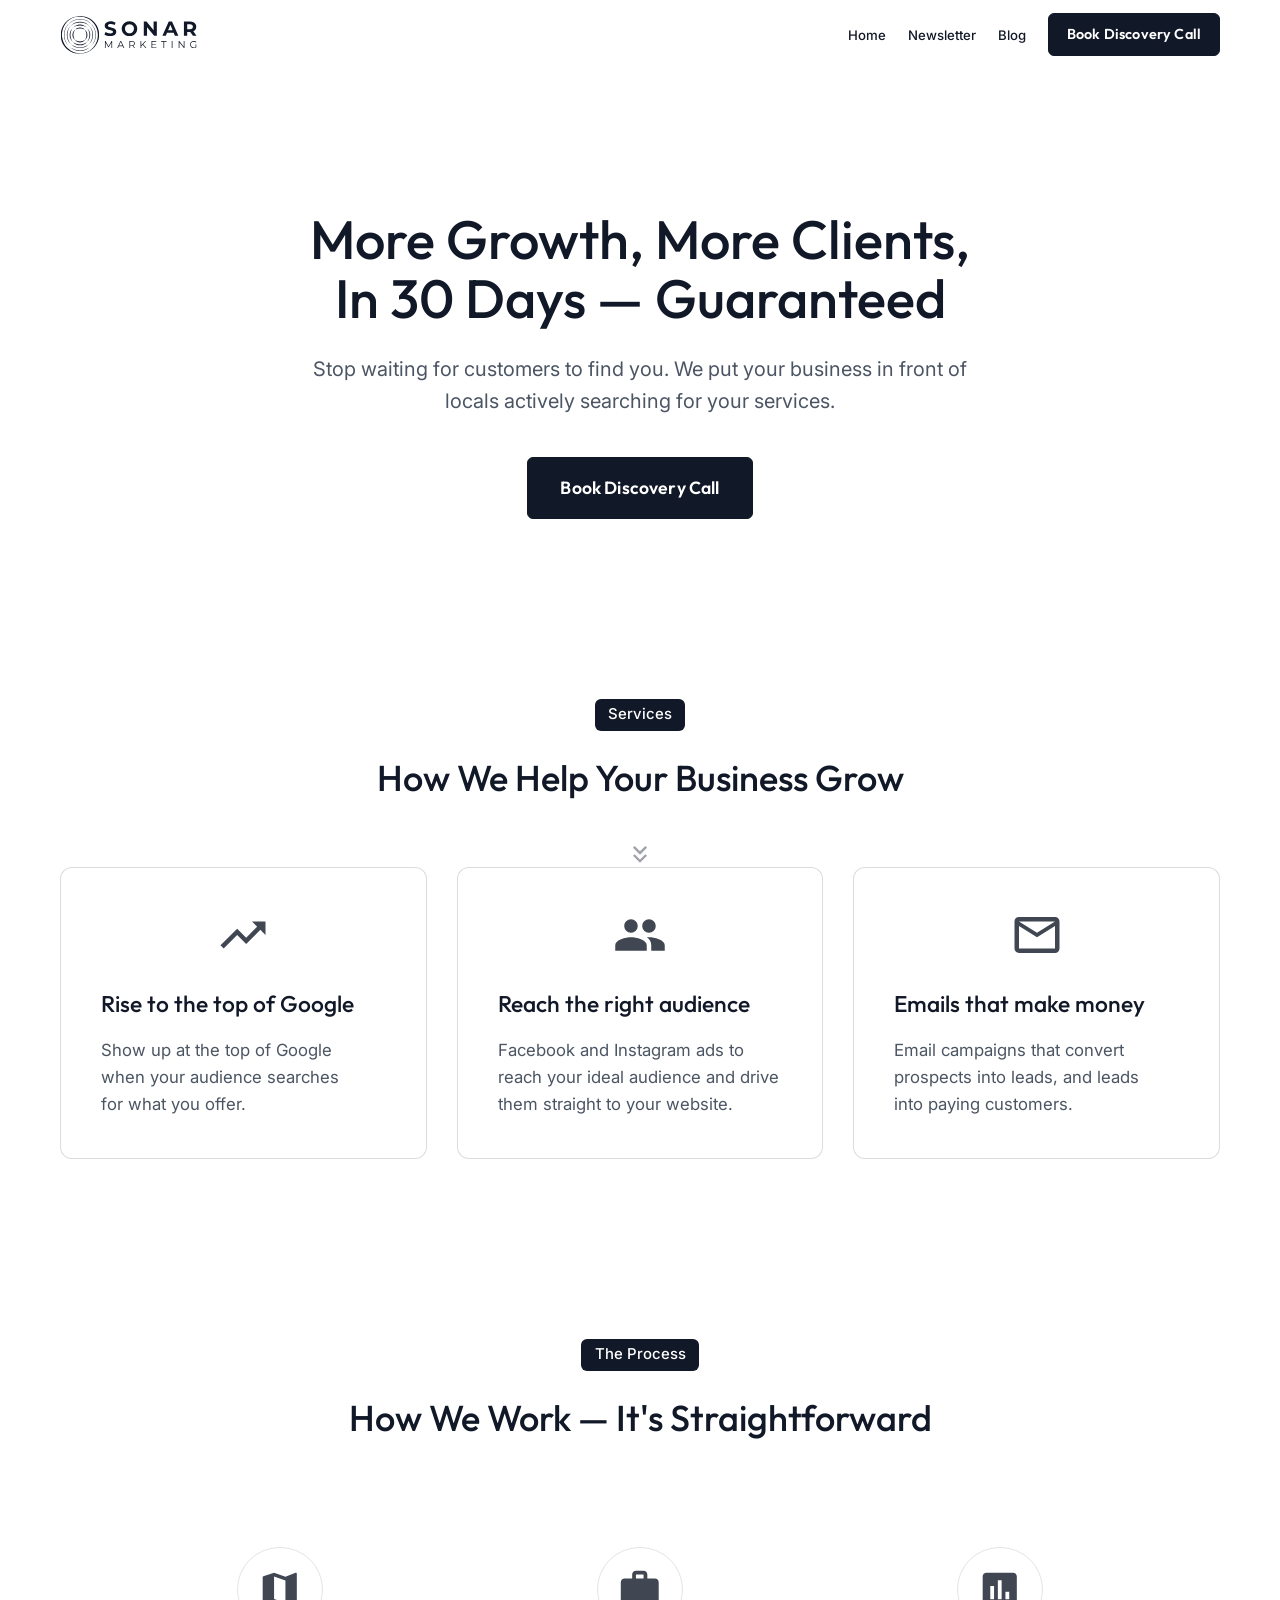
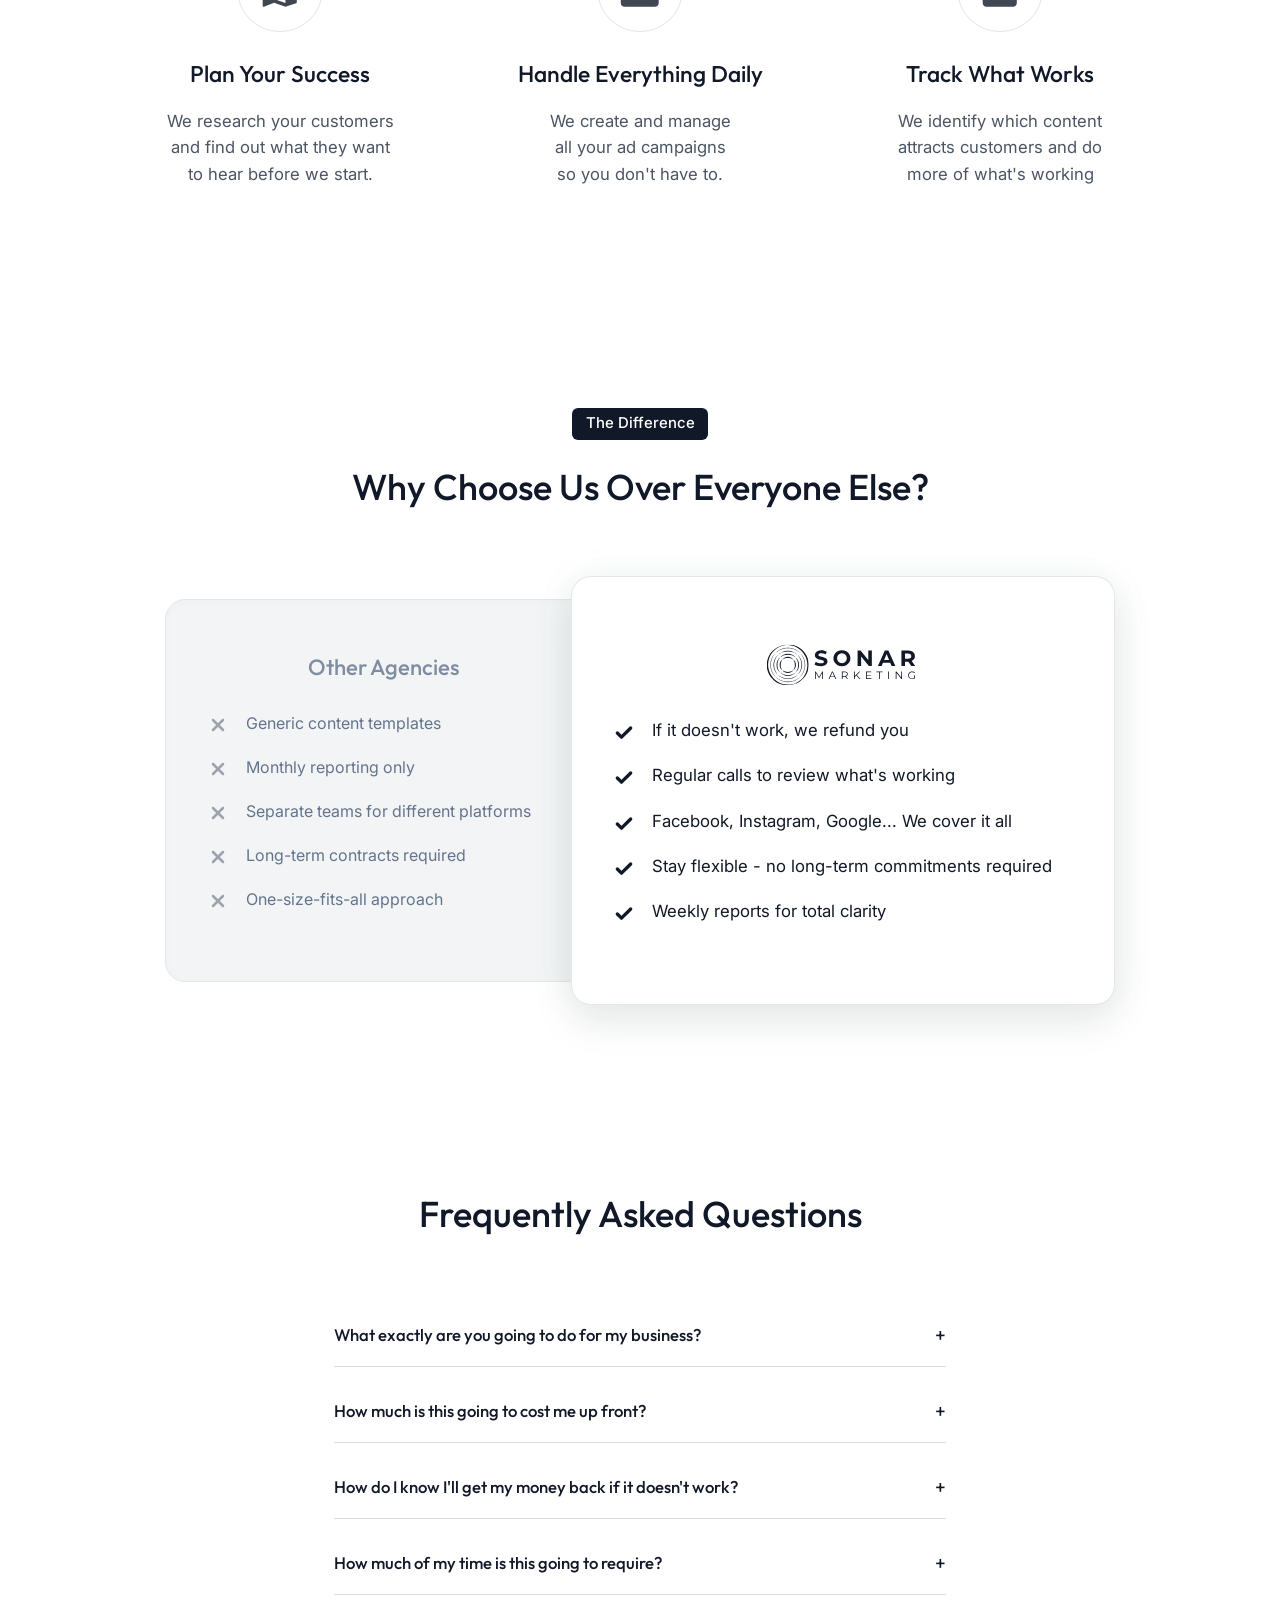
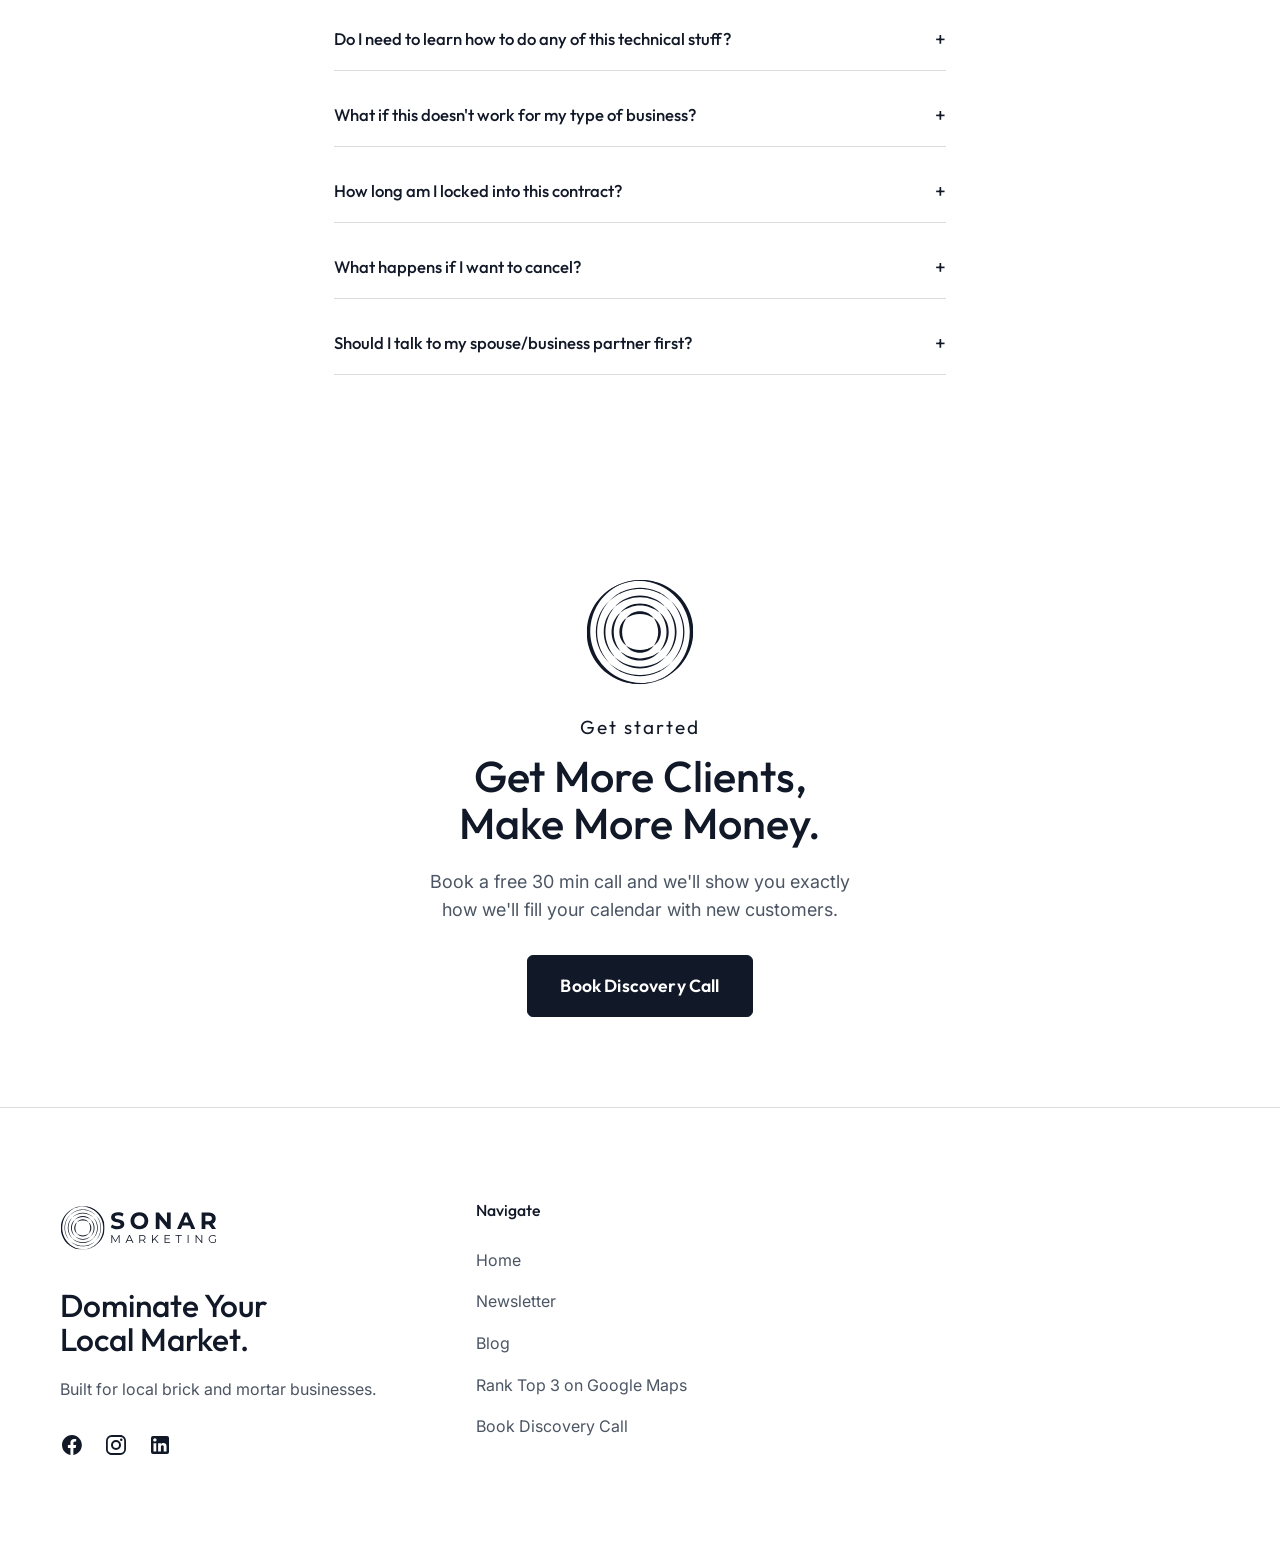
==== commit f95c6ac4: "Add files via upload" ====
--- a/index.html
+++ b/index.html
@@ -31,8 +31,8 @@
             </button>
             <ul class="nav-links">
                 <li><a href="#">Home</a></li>
-                <li><a href="#">Newsletter</a></li>
-                <li><a href="#">Blog</a></li>
+                <li><a href="newsletter">Newsletter</a></li>
+                <li><a href="blog">Blog</a></li>
                 <li><a href="discovery-call" class="btn btn-primary">Book Discovery Call</a></li>
             </ul>
         </div>
@@ -329,30 +329,17 @@
                 </div>
             </div>
 
-            <!-- Col 2: Connect Text Links -->
-            <div class="footer-col">
-                <h3>Connect</h3>
-                <ul class="footer-links">
-                    <li><a href="https://www.facebook.com/share/1AxPhUCRR9/" target="_blank" rel="noopener">Facebook</a></li>
-                    <li><a href="https://www.instagram.com/sonarmarketing_" target="_blank" rel="noopener">Instagram</a></li>
-                    <li><a href="https://www.linkedin.com/company/sonarmkt/" target="_blank" rel="noopener">LinkedIn</a></li>
-                </ul>
-            </div>
-
-            <!-- Col 3: Navigate -->
+            <!-- Col 2: Navigate -->
             <div class="footer-col">
                 <h3>Navigate</h3>
                 <ul class="footer-links">
-                    <li><a href="#">Home</a></li>
-                    <li><a href="#">Newsletter</a></li>
-                    <li><a href="#">Blog</a></li>
+                    <li><a href="/">Home</a></li>
+                    <li><a href="newsletter">Newsletter</a></li>
+                    <li><a href="blog">Blog</a></li>
                     <li><a href="google-ranking">Rank Top 3 on Google Maps</a></li>
                     <li><a href="discovery-call">Book Discovery Call</a></li>
                 </ul>
             </div>
-        </div>
-        <div class="container footer-bottom">
-            <p>&copy; 2026 Sonar Marketing. All rights reserved.</p>
         </div>
     </footer>
     <!-- Levitating Scroll Indicator -->
--- a/assets/css/style.css
+++ b/assets/css/style.css
@@ -892,9 +892,9 @@
 }
 
 .footer-content {
-    display: grid;
-    grid-template-columns: 2fr 1fr 1fr;
-    gap: 60px;
+    display: flex;
+    justify-content: flex-start;
+    gap: 100px;
     margin-bottom: 60px;
     align-items: start;
 }
@@ -974,7 +974,7 @@
     .booking-grid,
     .difference-grid,
     .footer-content {
-        grid-template-columns: 1fr;
+        flex-direction: column;
         gap: 40px;
     }
 
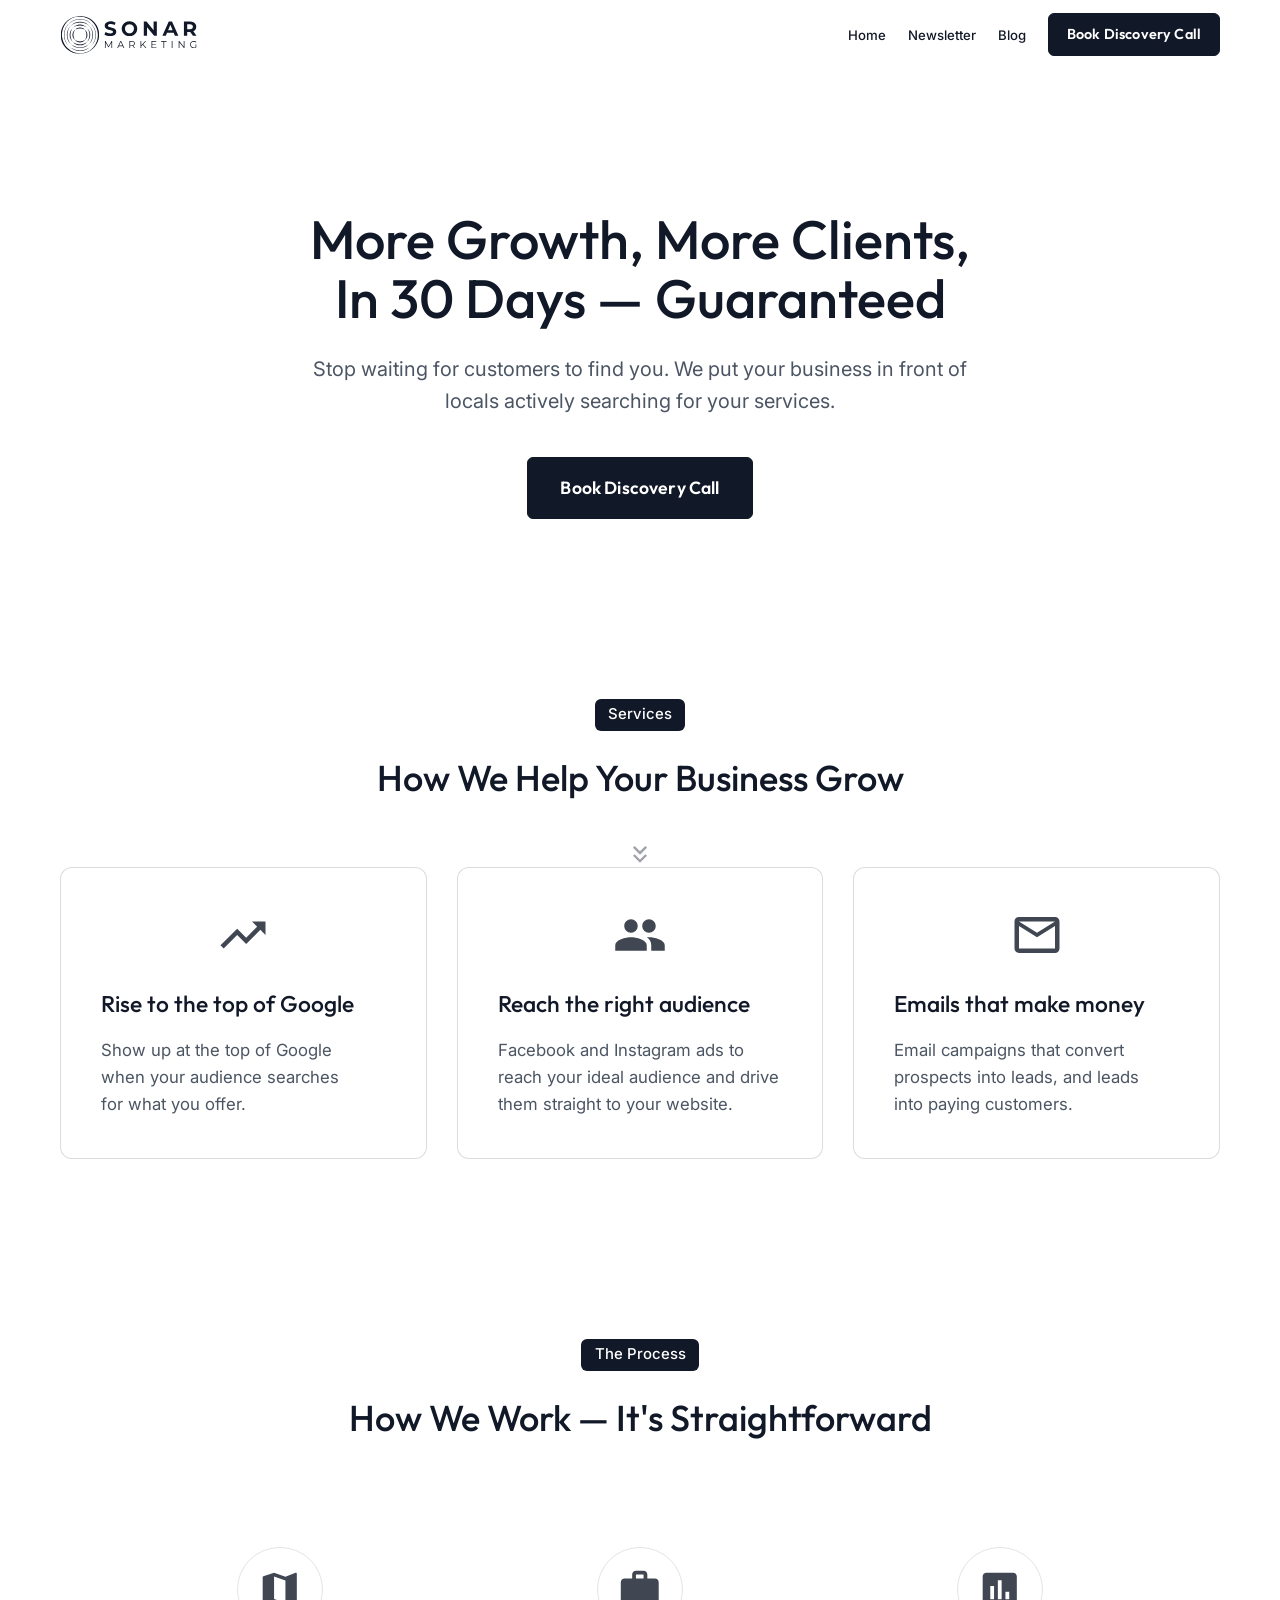
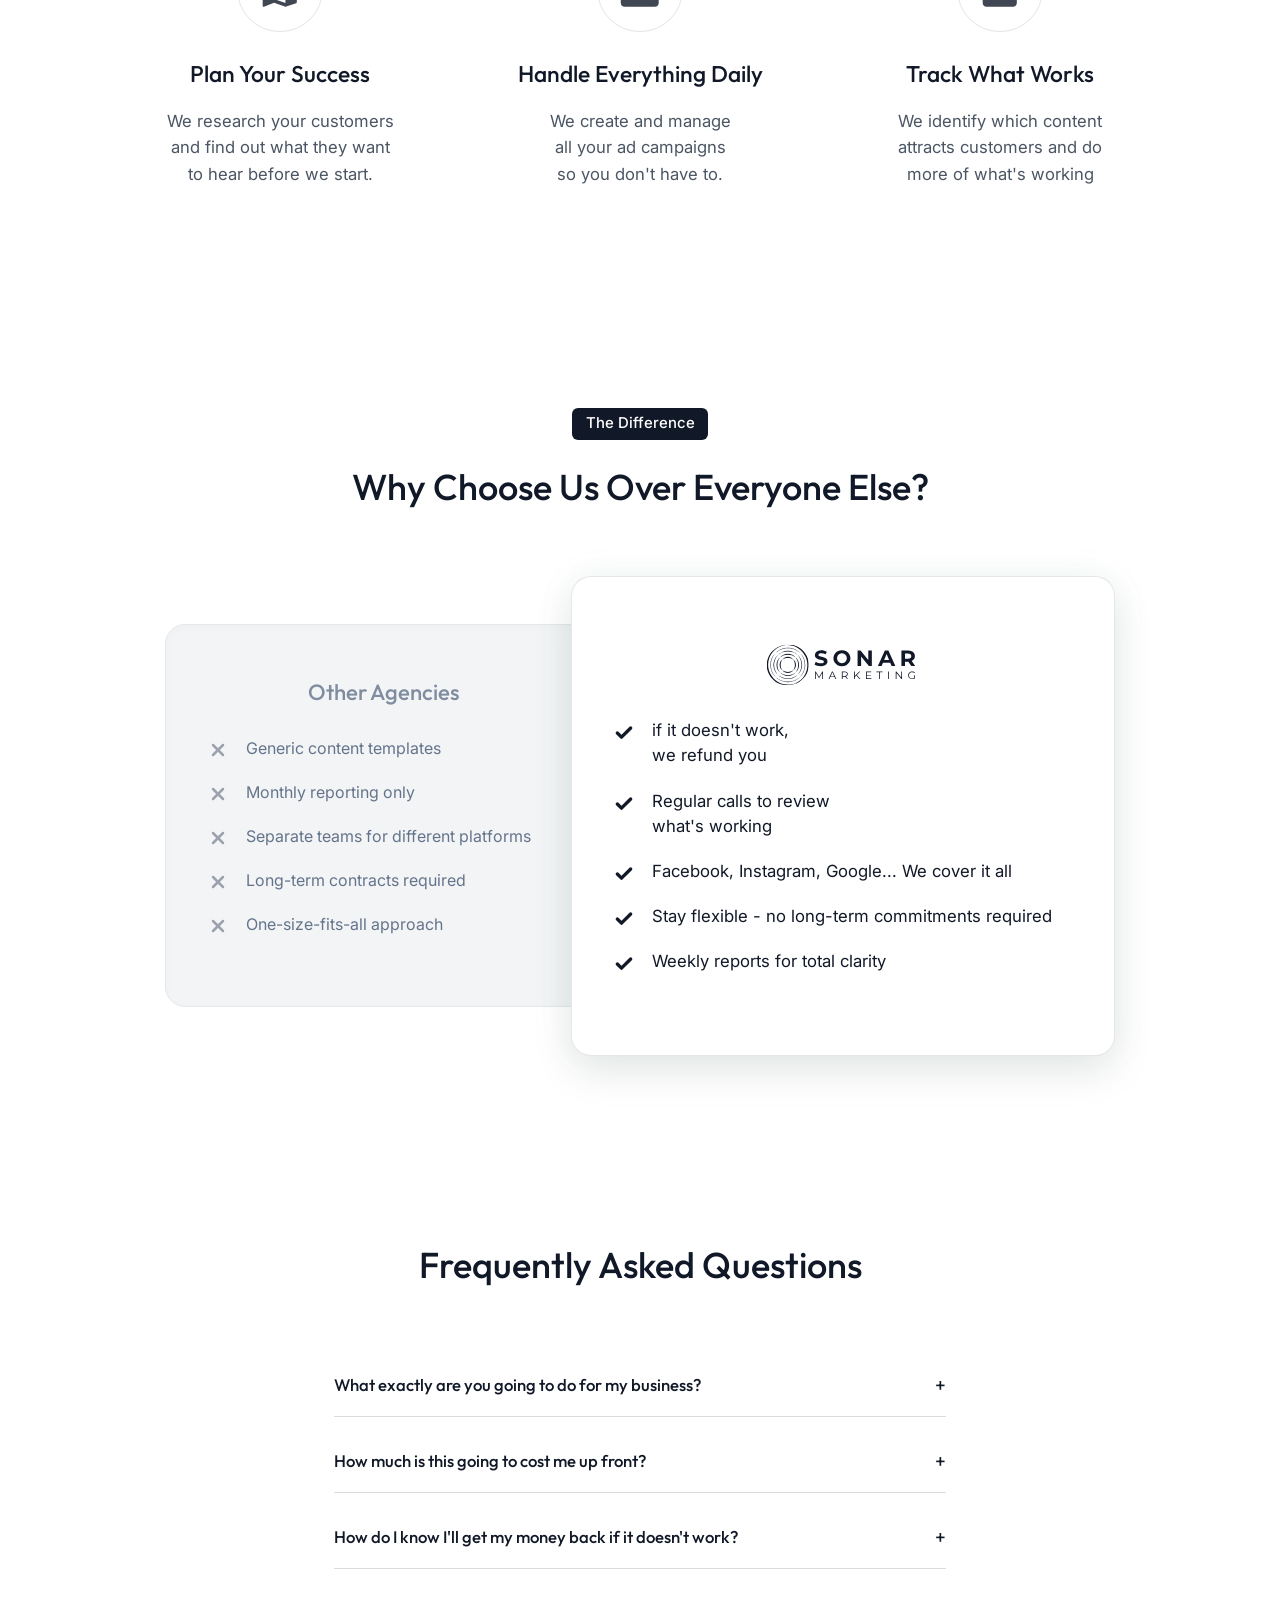
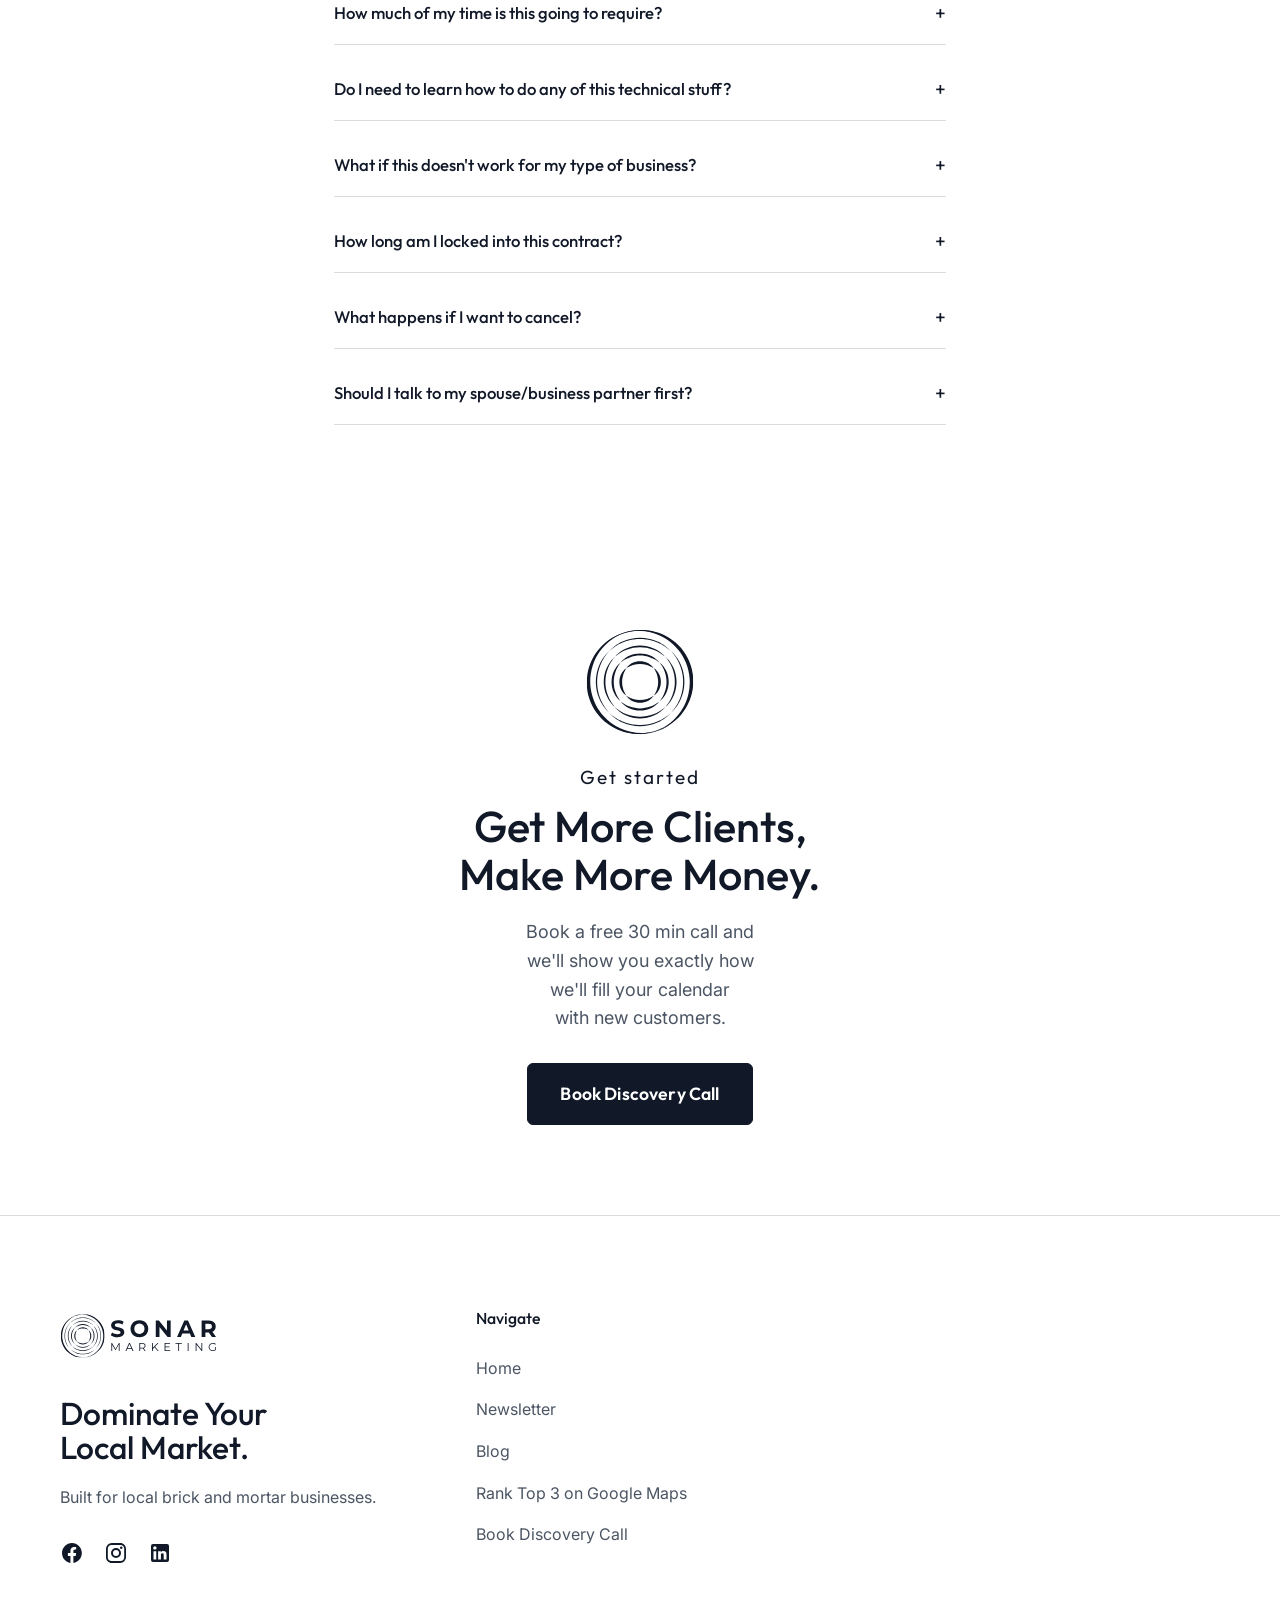
==== commit 8e097f6f: "Add files via upload" ====
--- a/index.html
+++ b/index.html
@@ -172,8 +172,8 @@
                     <img src="assets/images/Sonar Landscape Logo 2.svg" alt="Sonar Marketing" class="diff-logo"
                         width="150">
                     <ul class="check-list check-list-green">
-                        <li>If it doesn't work, we refund you</li>
-                        <li>Regular calls to review what's working</li>
+                        <li>if it doesn't work,<br>we refund you</li>
+                        <li>Regular calls to review<br>what's working</li>
                         <li>Facebook, Instagram, Google... We cover it all</li>
                         <li>Stay flexible - no long-term commitments required</li>
                         <li>Weekly reports for total clarity</li>
@@ -289,7 +289,7 @@
                 <h2 class="cta-title"><span
                         style="font-size: 44%; display: block; margin-bottom: 15px; font-weight: normal; letter-spacing: 2px;">Get
                         started</span>Get More Clients,<br>Make More Money.</h2>
-                <p style="font-size: 1.125rem; color: #4b5563;">Book a free 30 min call and we'll show you exactly<br>how we'll fill your calendar with new customers.</p>
+                <p style="font-size: 1.125rem; color: #4b5563;">Book a free 30 min call and<br>we'll show you exactly how<br>we'll fill your calendar<br>with new customers.</p>
                 <a href="discovery-call" class="btn btn-primary btn-lg">Book Discovery Call</a>
             </div>
         </div>
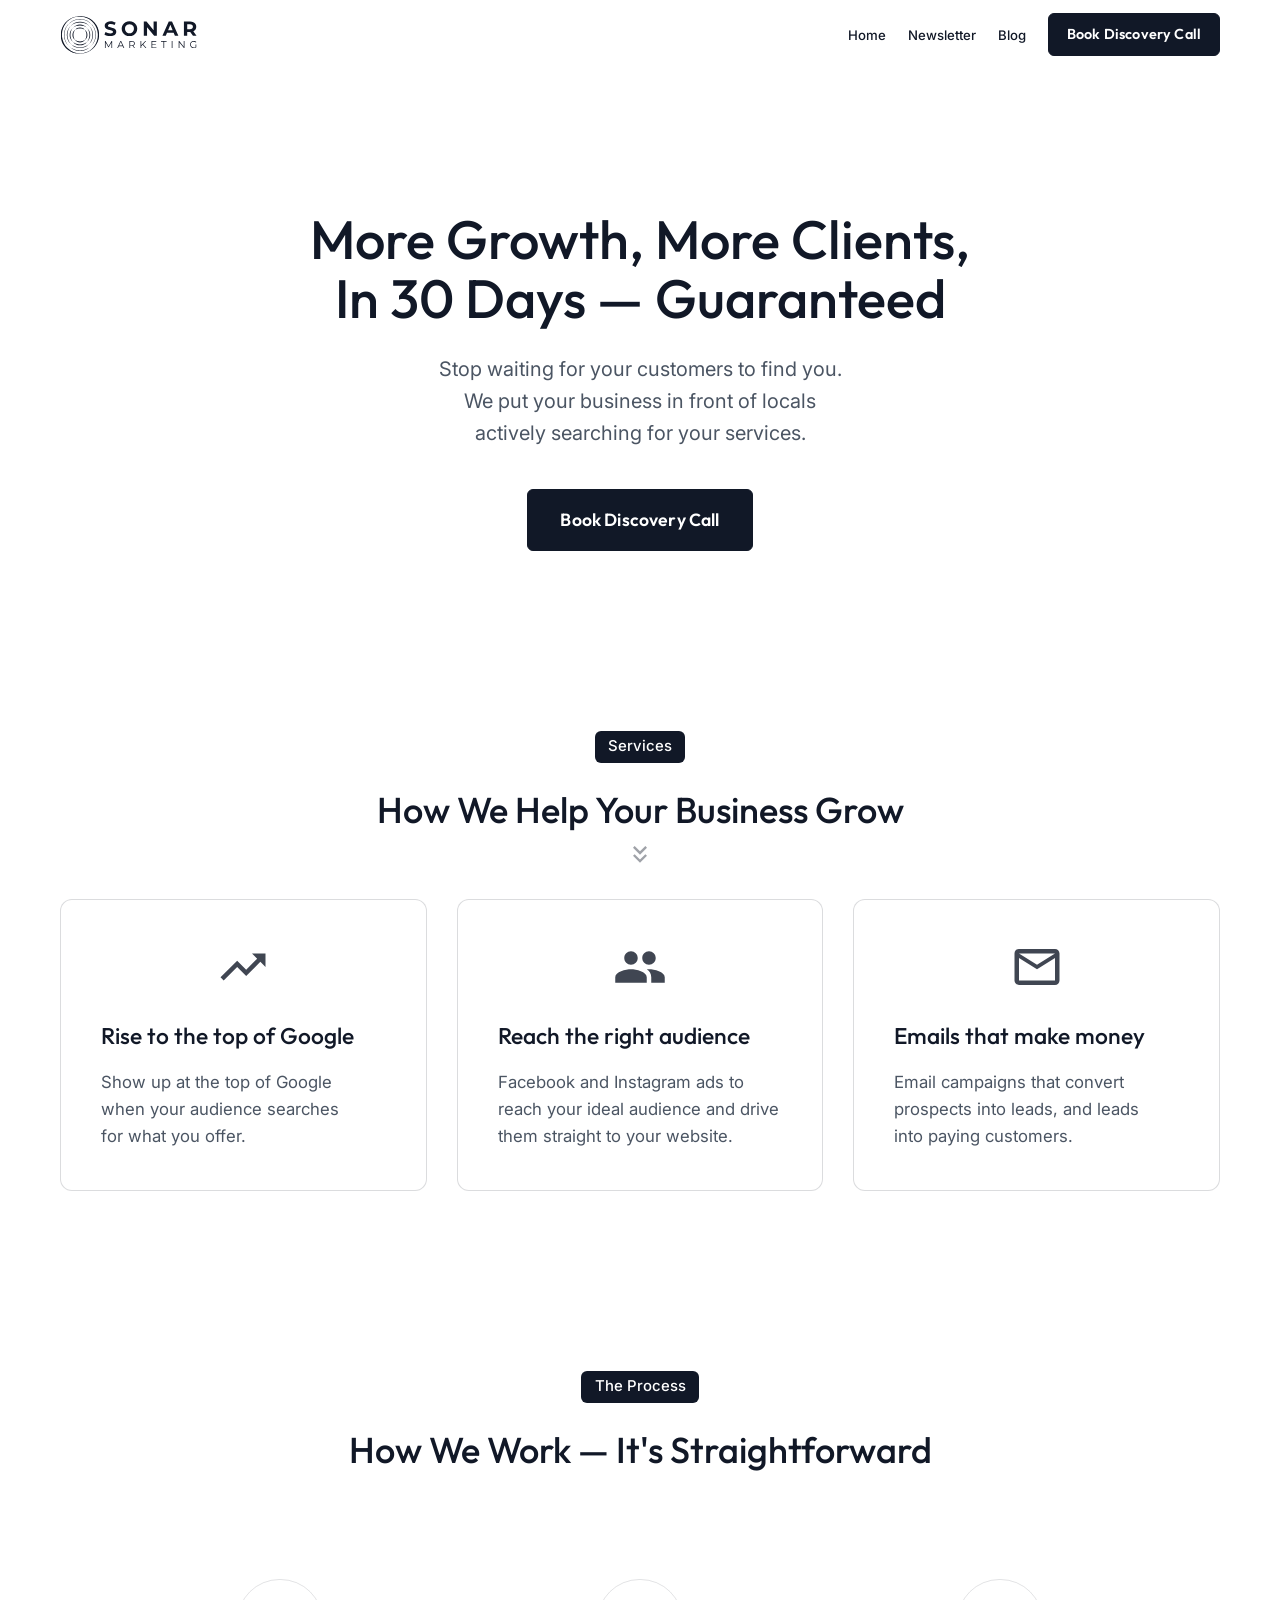
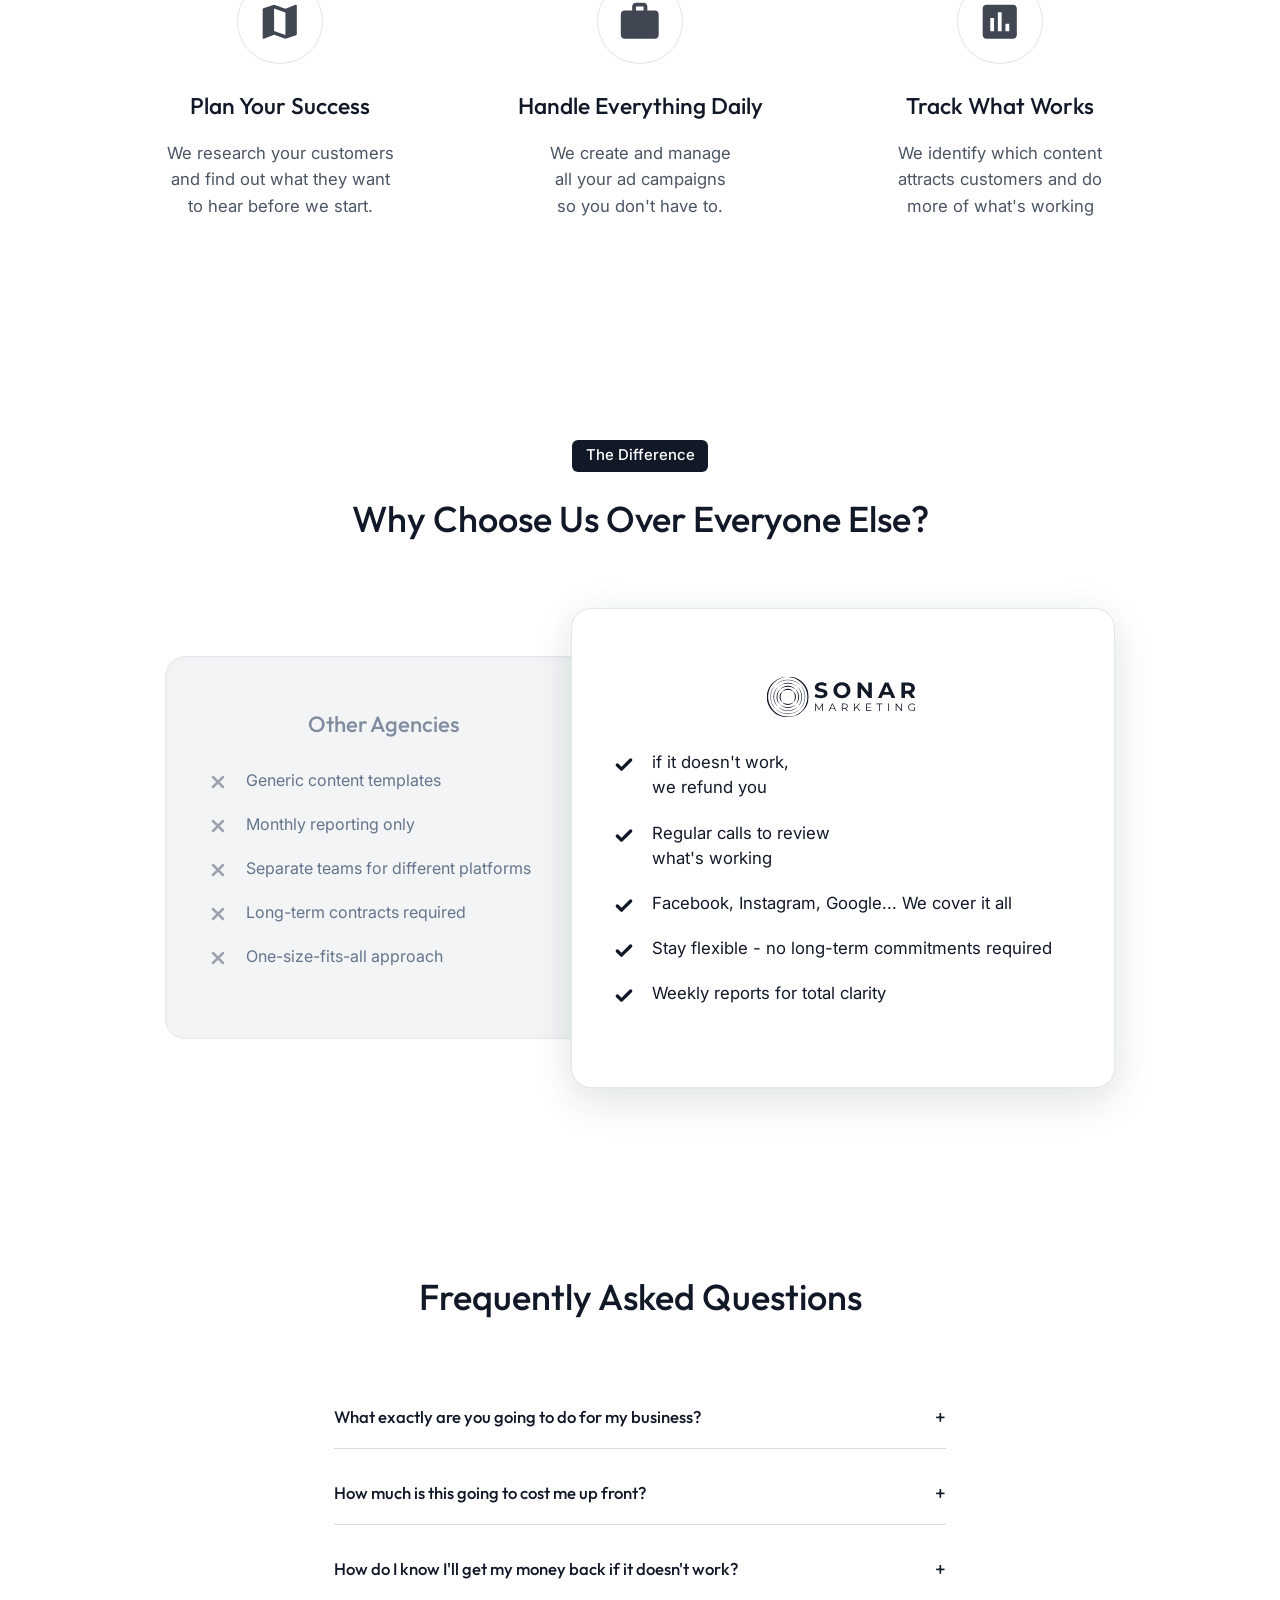
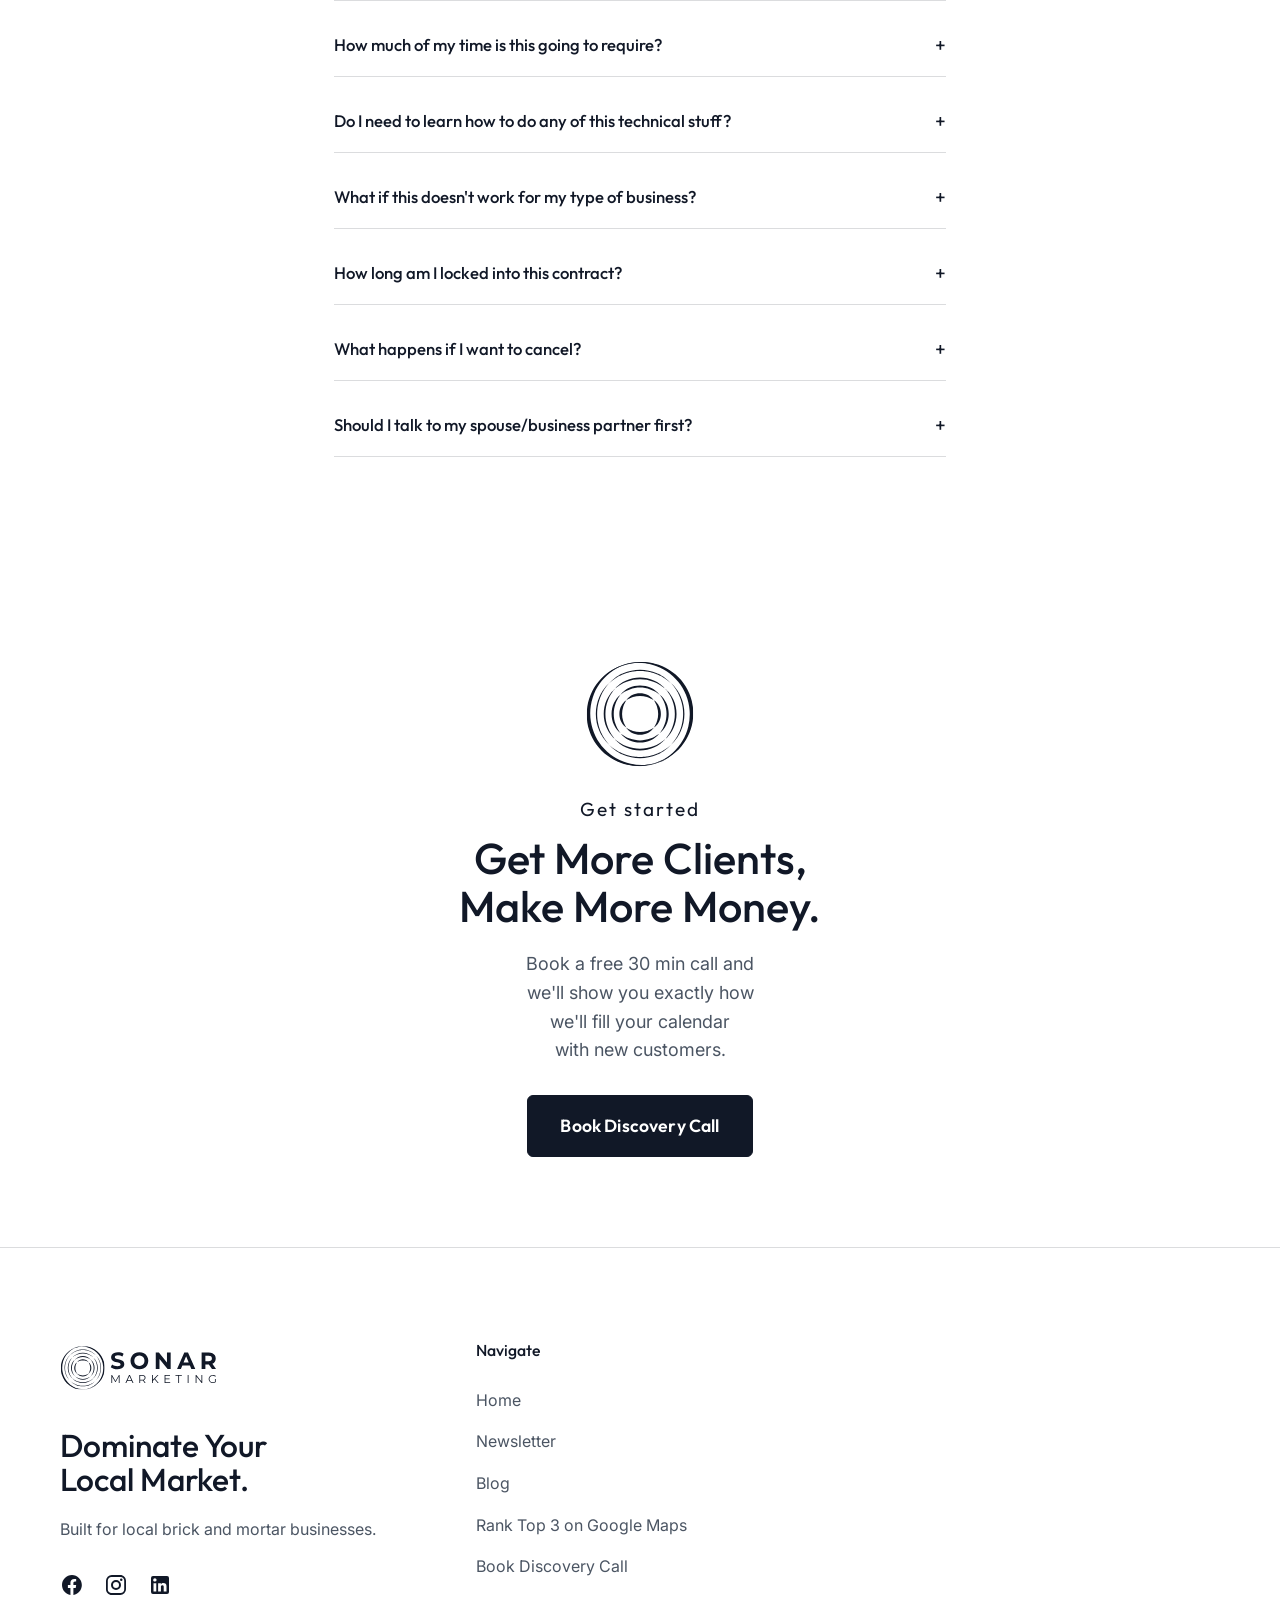
==== commit 3c2417b4: "Update index.html" ====
--- a/index.html
+++ b/index.html
@@ -57,7 +57,9 @@
                 <span class="gradient-text">Guaranteed</span>
             </h1>
             <p class="hero-subtitle">
-                Stop waiting for customers to find you. We put your business in front of locals actively searching for your services.
+                Stop waiting for your customers to find you.<br>
+                We put your business in front of locals<br>
+                actively searching for your services.
             </p>
             <div class="hero-cta">
                 <a href="discovery-call" class="btn btn-primary btn-lg">Book Discovery Call</a>
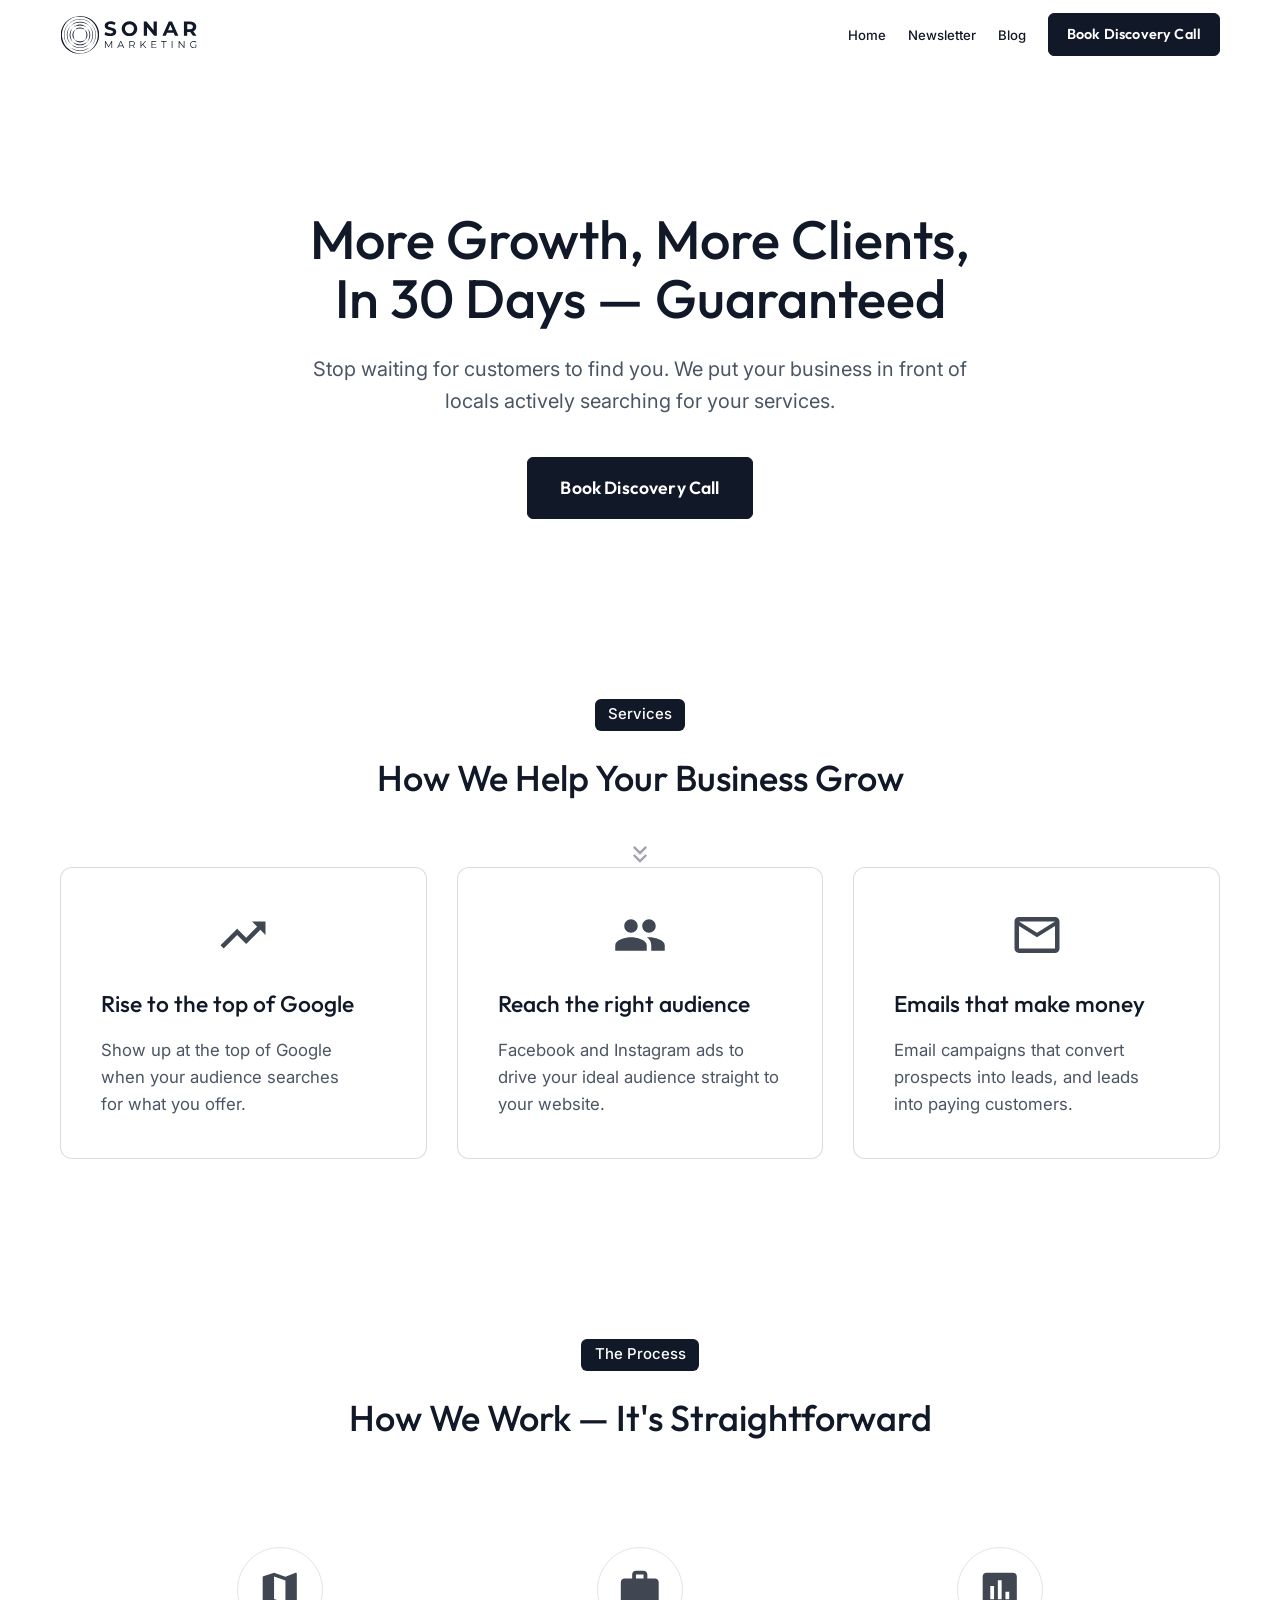
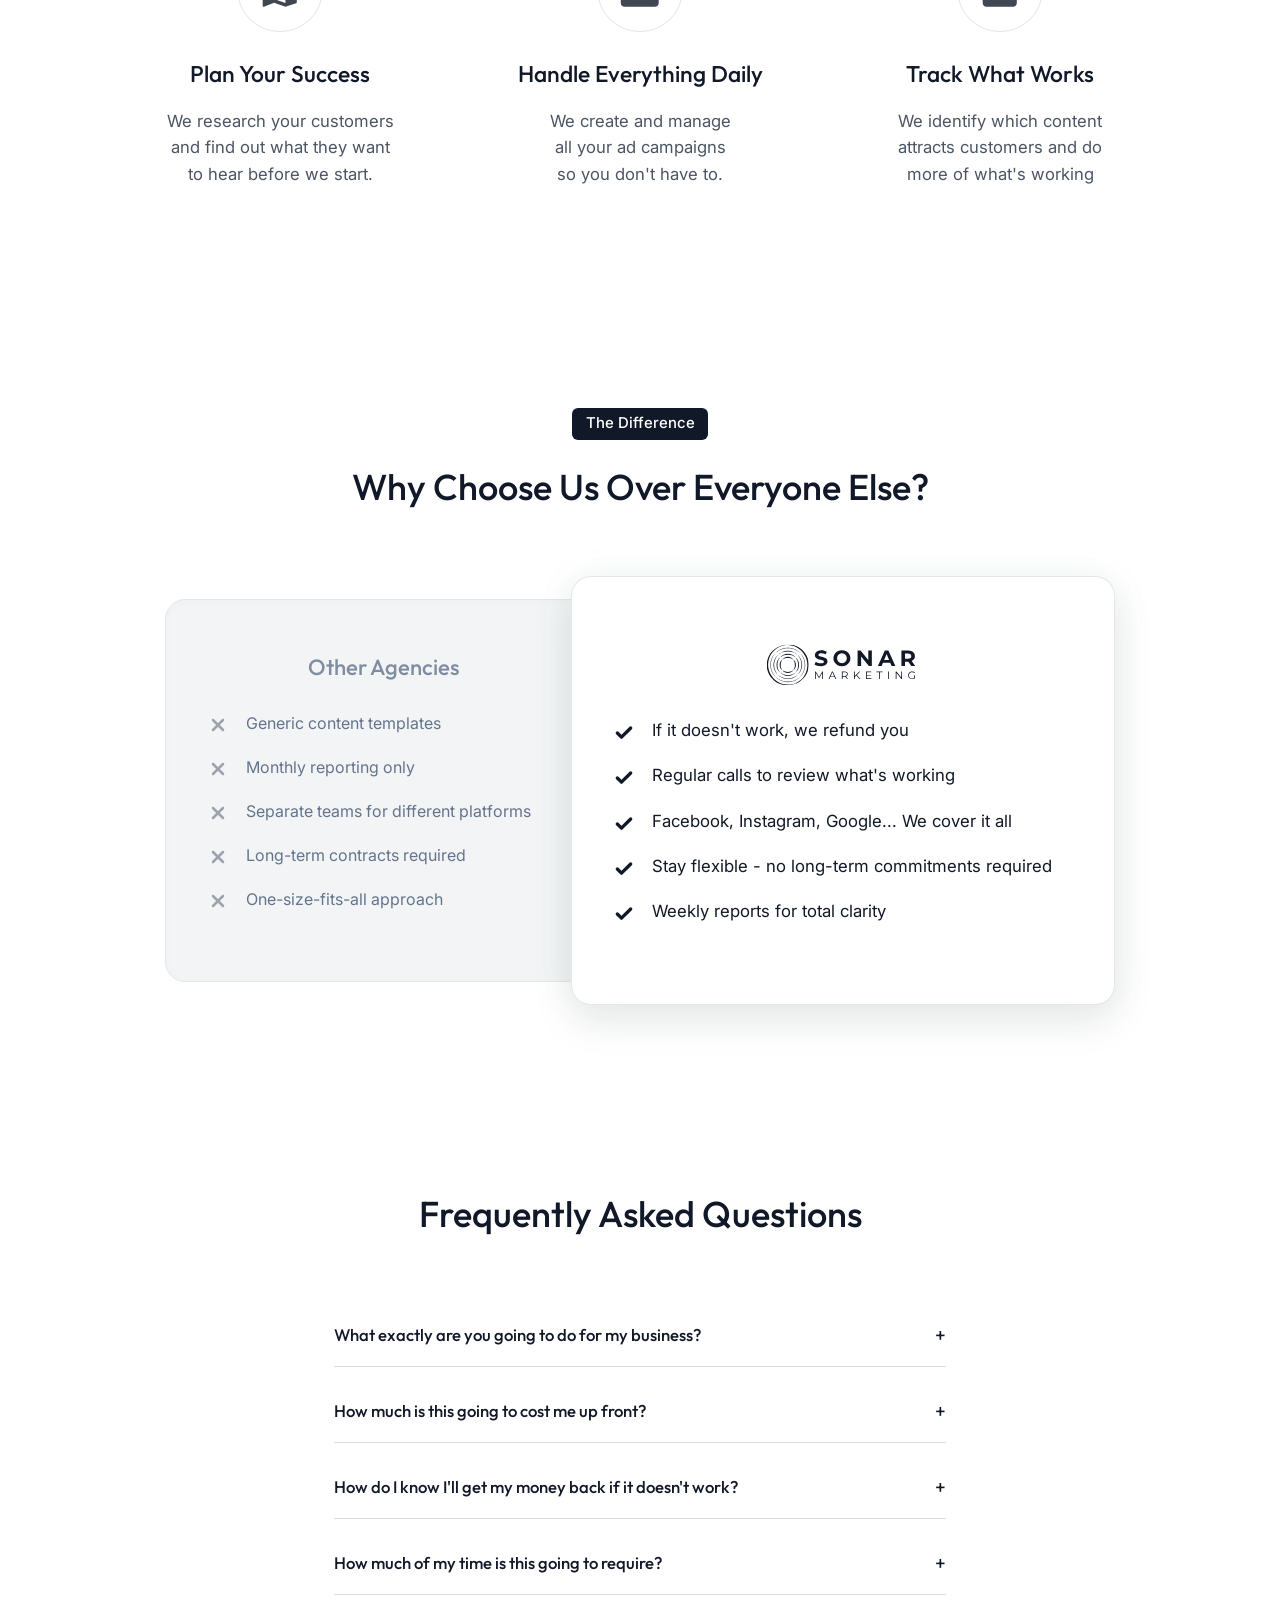
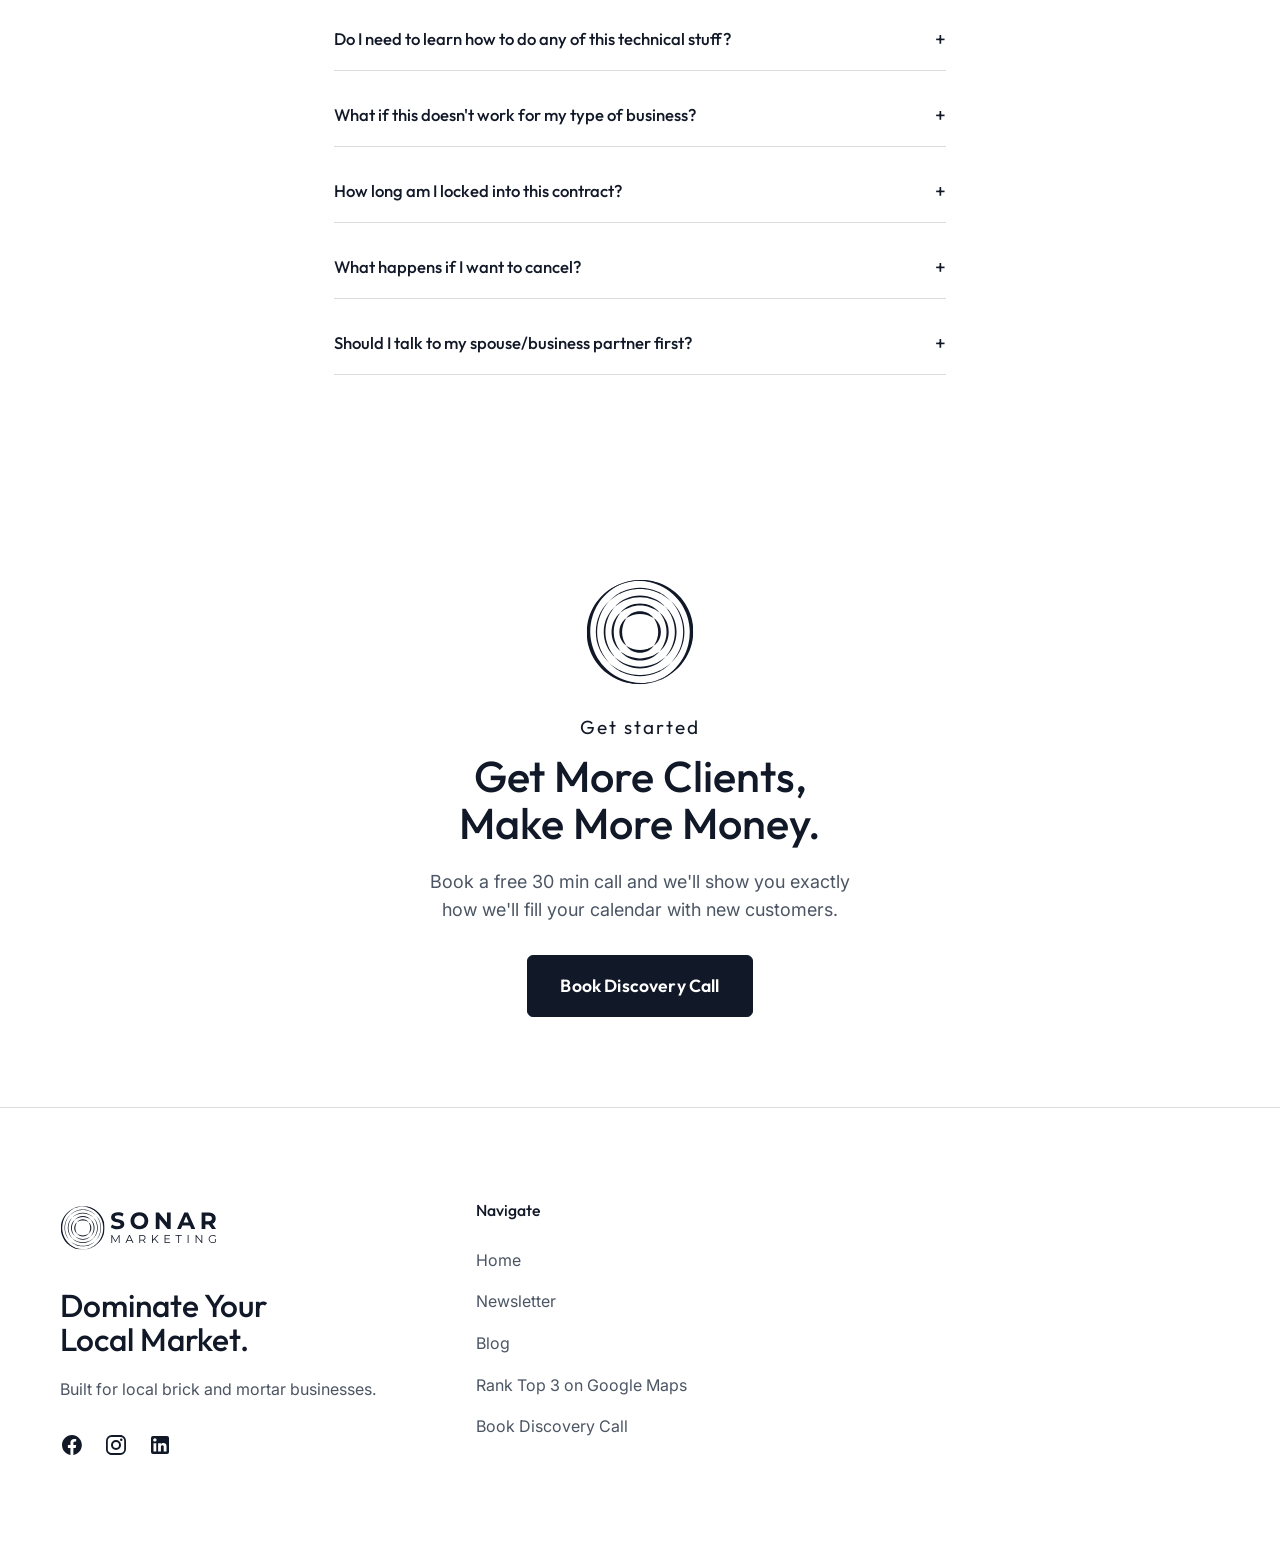
==== commit 312cc3a3: "Update index.html" ====
--- a/index.html
+++ b/index.html
@@ -16,7 +16,7 @@
     <link rel="stylesheet" href="assets/css/style.css?v=3">
 </head>
 
-<body>
+<body class="index-page">
 
     <!-- Navigation -->
     <nav class="navbar">
@@ -57,9 +57,7 @@
                 <span class="gradient-text">Guaranteed</span>
             </h1>
             <p class="hero-subtitle">
-                Stop waiting for your customers to find you.<br>
-                We put your business in front of locals<br>
-                actively searching for your services.
+                Stop waiting for customers to find you. We put your business in front of locals actively searching for your services.
             </p>
             <div class="hero-cta">
                 <a href="discovery-call" class="btn btn-primary btn-lg">Book Discovery Call</a>
@@ -93,7 +91,7 @@
                         </svg>
                     </div>
                     <h3>Reach the right audience</h3>
-                    <p>Facebook and Instagram ads to reach your ideal audience and drive them straight to your website.</p>
+                    <p>Facebook and Instagram ads to drive your ideal audience straight to your website.</p>
                 </div>
                 <div class="card service-card">
                     <div class="card-icon">
@@ -174,8 +172,8 @@
                     <img src="assets/images/Sonar Landscape Logo 2.svg" alt="Sonar Marketing" class="diff-logo"
                         width="150">
                     <ul class="check-list check-list-green">
-                        <li>if it doesn't work,<br>we refund you</li>
-                        <li>Regular calls to review<br>what's working</li>
+                        <li>If it doesn't work, we refund you</li>
+                        <li>Regular calls to review what's working</li>
                         <li>Facebook, Instagram, Google... We cover it all</li>
                         <li>Stay flexible - no long-term commitments required</li>
                         <li>Weekly reports for total clarity</li>
@@ -291,7 +289,7 @@
                 <h2 class="cta-title"><span
                         style="font-size: 44%; display: block; margin-bottom: 15px; font-weight: normal; letter-spacing: 2px;">Get
                         started</span>Get More Clients,<br>Make More Money.</h2>
-                <p style="font-size: 1.125rem; color: #4b5563;">Book a free 30 min call and<br>we'll show you exactly how<br>we'll fill your calendar<br>with new customers.</p>
+                <p style="font-size: 1.125rem; color: #4b5563;">Book a free 30 min call and we'll show you exactly<br>how we'll fill your calendar with new customers.</p>
                 <a href="discovery-call" class="btn btn-primary btn-lg">Book Discovery Call</a>
             </div>
         </div>
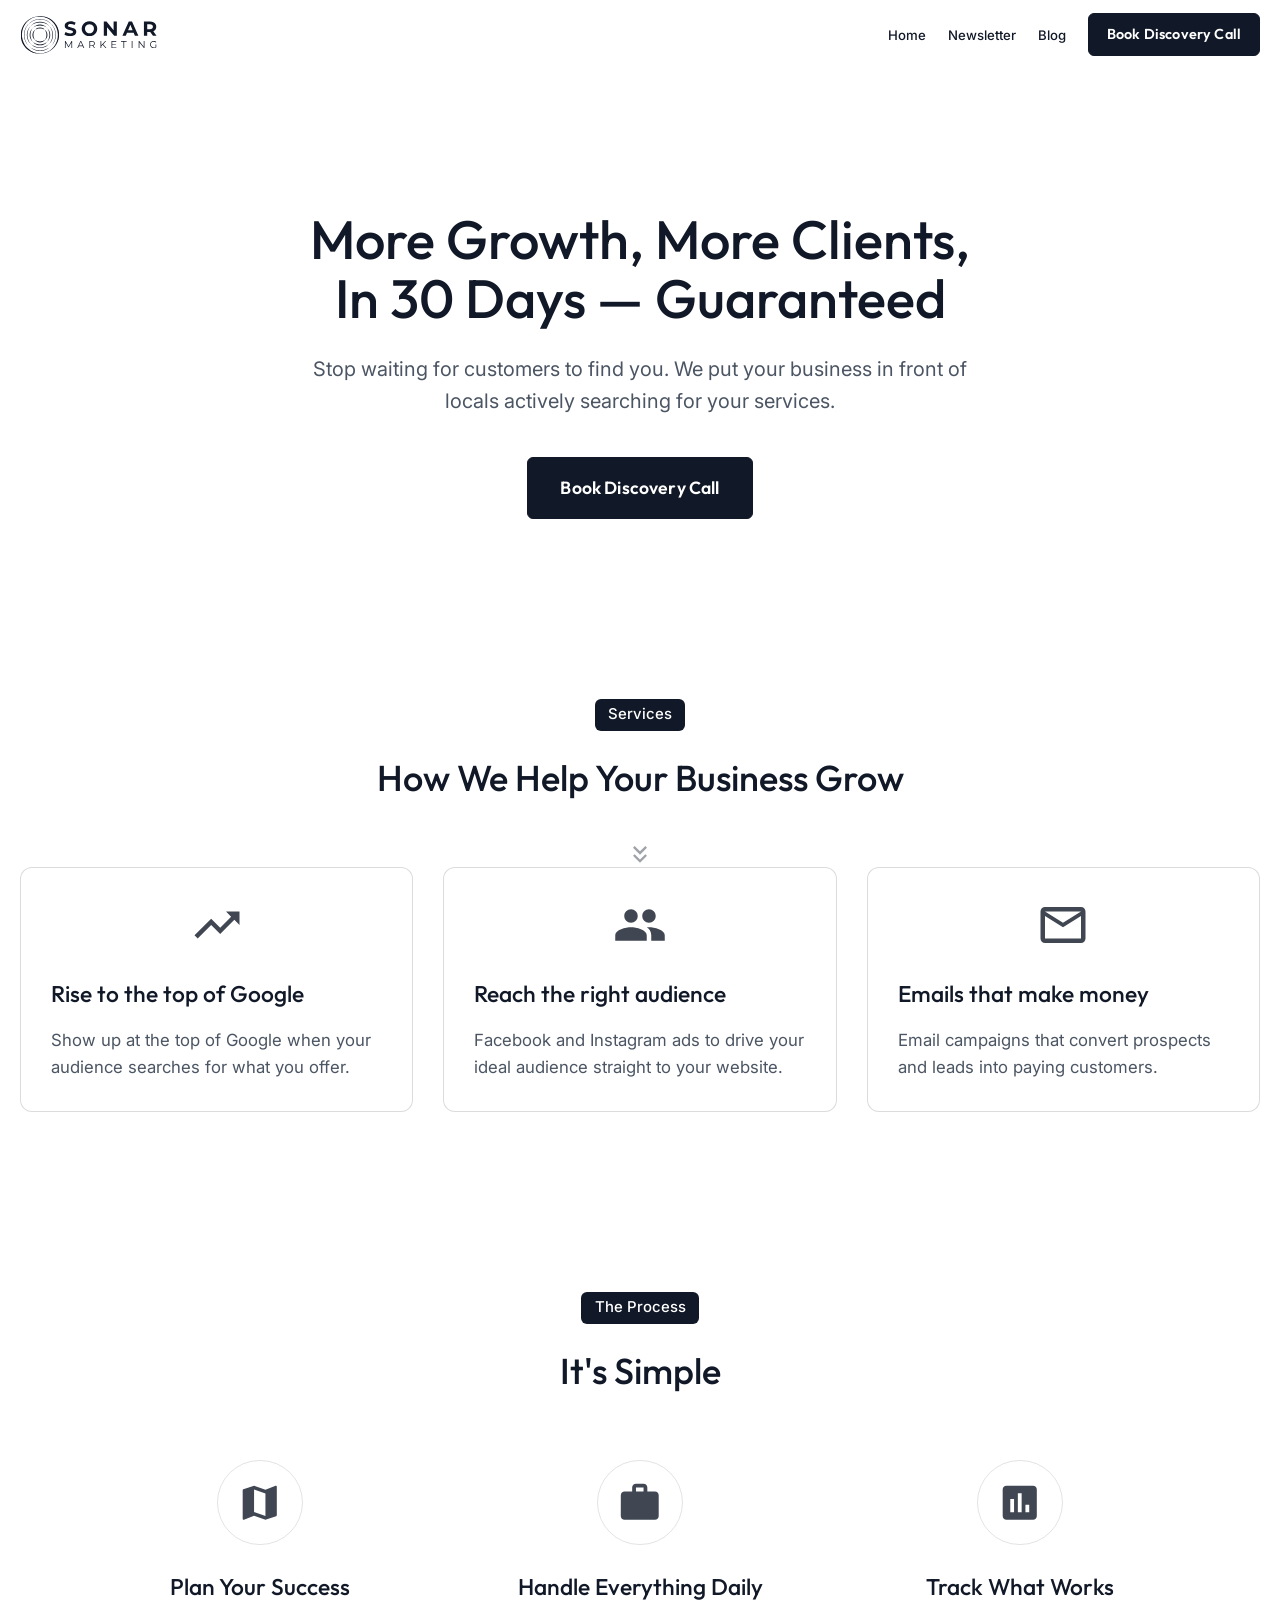
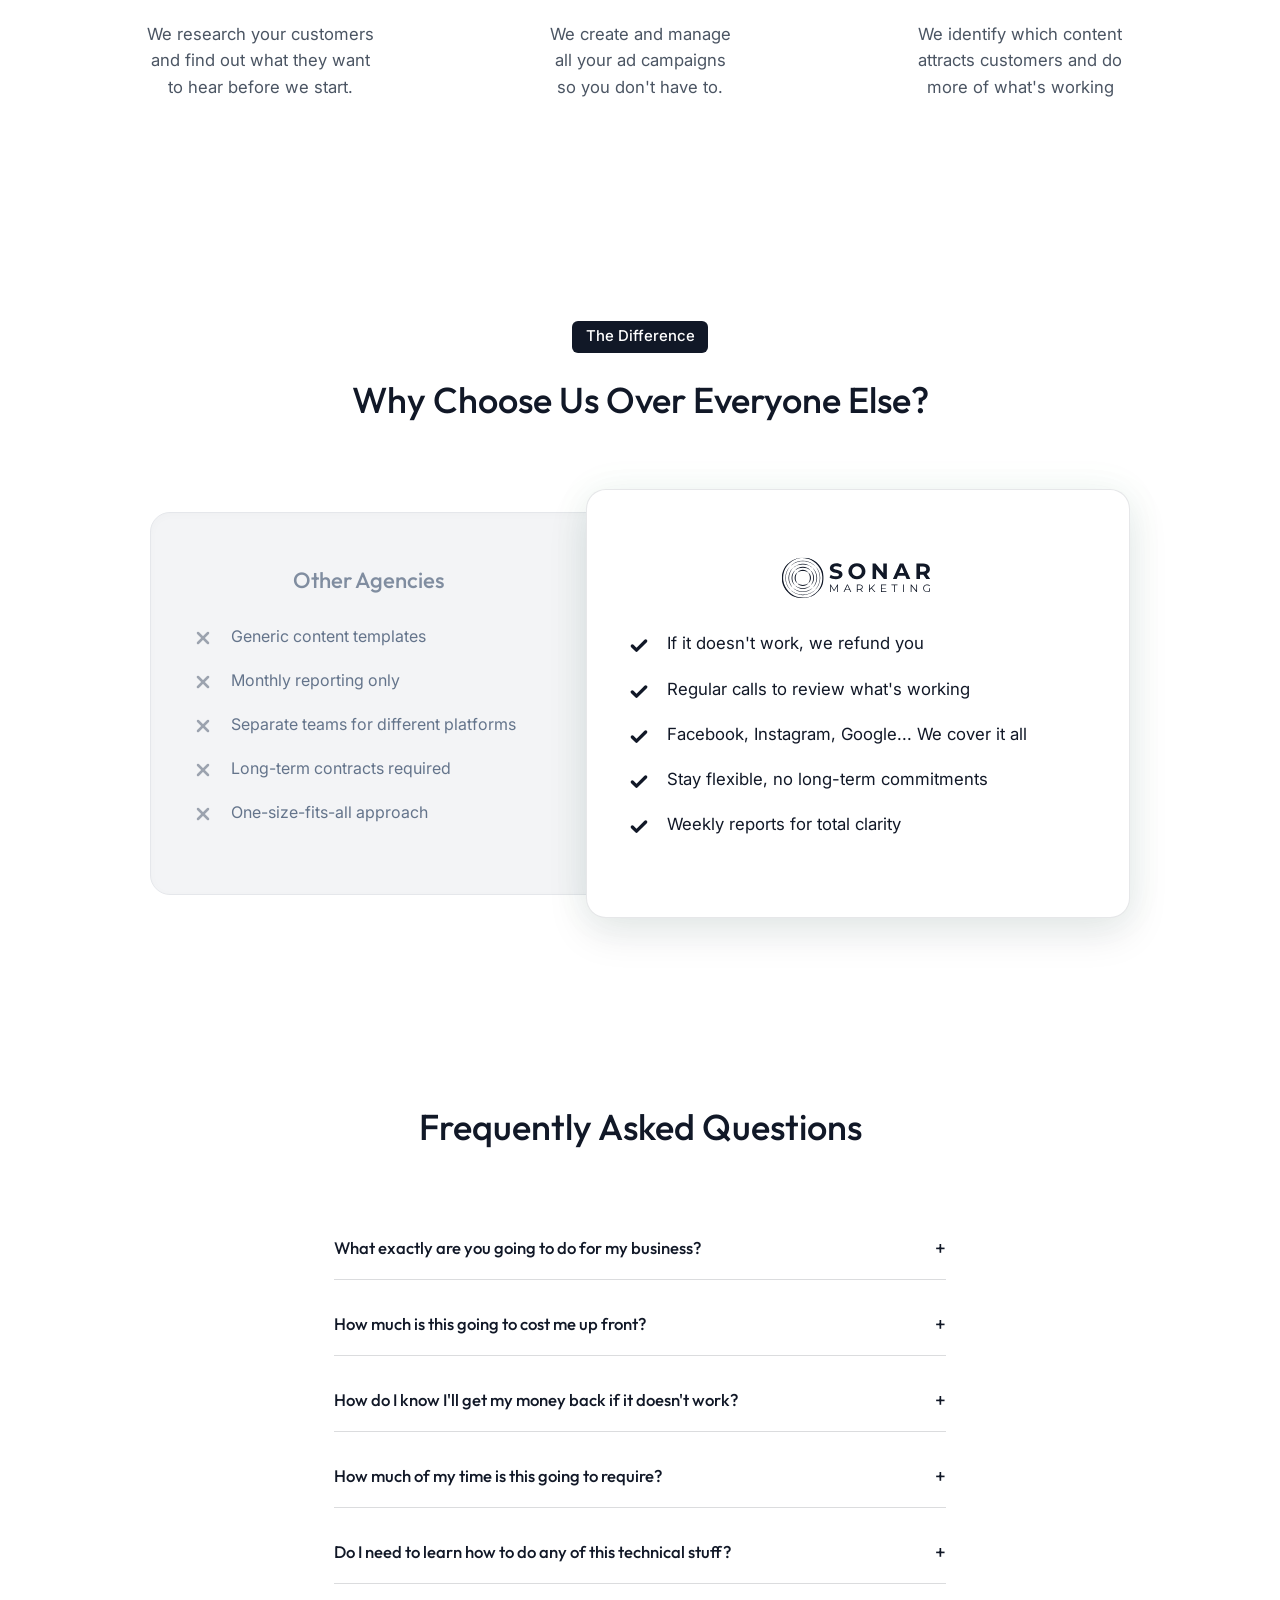
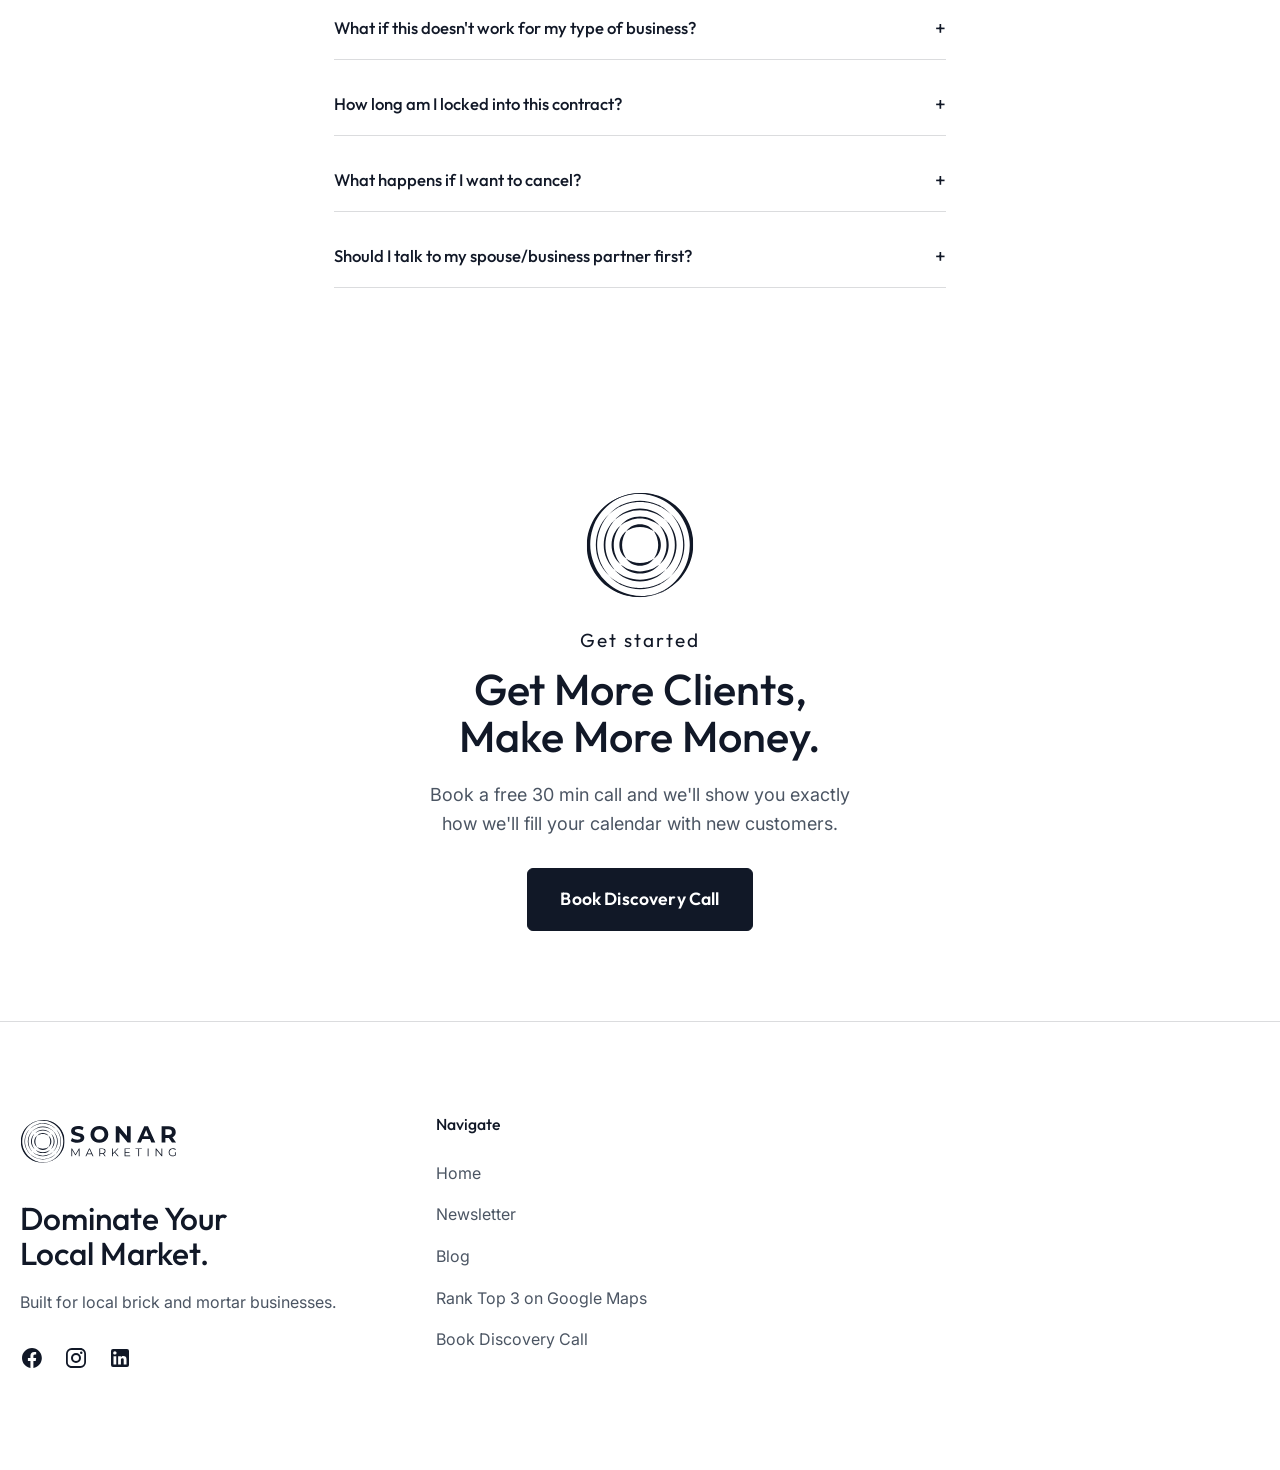
==== commit d27c8017: "Add files via upload" ====
--- a/index.html
+++ b/index.html
@@ -13,10 +13,10 @@
     <link
         href="https://fonts.googleapis.com/css2?family=Inter:wght@400;500;600&family=Outfit:wght@500;700;800&display=swap"
         rel="stylesheet">
-    <link rel="stylesheet" href="assets/css/style.css?v=3">
+    <link rel="stylesheet" href="assets/css/style.css?v=4">
 </head>
 
-<body class="index-page">
+<body>
 
     <!-- Navigation -->
     <nav class="navbar">
@@ -53,7 +53,7 @@
             <h1 class="hero-title">
                 More Growth, <br class="mobile-br">
                 More Clients,<br>
-                In 30 Days &mdash; <br class="mobile-br">
+                In 30 Days<span class="desktop-dash"> &mdash; </span><span class="mobile-dash">, </span><br class="mobile-br">
                 <span class="gradient-text">Guaranteed</span>
             </h1>
             <p class="hero-subtitle">
@@ -78,9 +78,7 @@
                         </svg>
                     </div>
                     <h3>Rise to the top of Google</h3>
-                    <p>Show up at the top of Google<br>
-                        when your audience searches<br>
-                        for what you offer.</p>
+                    <p>Show up at the top of Google when your audience searches for what you offer.</p>
                 </div>
                 <div class="card service-card">
                     <div class="card-icon">
@@ -100,7 +98,7 @@
                         </svg>
                     </div>
                     <h3>Emails that make money</h3>
-                    <p>Email campaigns that convert<br>prospects into leads, and leads<br>into paying customers.</p>
+                    <p>Email campaigns that convert prospects and leads into paying customers.</p>
                 </div>
             </div>
         </div>
@@ -109,7 +107,7 @@
     <section class="section process" id="process">
         <div class="container reveal">
             <span class="section-pill">The Process</span>
-            <h2 class="section-title">How We Work &mdash; <br class="mobile-br">It's Straightforward</h2>
+            <h2 class="section-title">It's Simple</h2>
             <div class="grid col-3">
                 <div class="card service-card">
                     <div class="card-icon">
@@ -119,8 +117,8 @@
                         </svg>
                     </div>
                     <h3>Plan Your Success</h3>
-                    <p>We research your customers<br> 
-                        and find out what they want<br>
+                    <p>We research your customers <br class="desktop-br">
+                        and find out what they want <br class="desktop-br">
                         to hear before we start.</p>
                 </div>
                 <div class="card service-card">
@@ -131,7 +129,7 @@
                         </svg>
                     </div>
                     <h3>Handle Everything Daily</h3>
-                    <p>We create and manage<br>all your ad campaigns<br>so you don't have to.</p>
+                    <p>We create and manage <br class="desktop-br">all your ad campaigns<br>so you don't have to.</p>
                 </div>
                 <div class="card service-card">
                     <div class="card-icon">
@@ -141,8 +139,8 @@
                         </svg>
                     </div>
                     <h3>Track What Works</h3>
-                    <p>We identify which content<br>
-                        attracts customers and do<br>
+                    <p>We identify which content <br class="desktop-br">
+                        attracts customers and do <br class="desktop-br">
                         more of what's working</p>
                 </div>
             </div>
@@ -161,7 +159,7 @@
                     <ul class="check-list cross-list">
                         <li>Generic content templates</li>
                         <li>Monthly reporting only</li>
-                        <li>Separate teams for different platforms</li>
+                        <li>Separate teams for <br class="mobile-br">different platforms</li>
                         <li>Long-term contracts required</li>
                         <li>One-size-fits-all approach</li>
                     </ul>
@@ -172,10 +170,10 @@
                     <img src="assets/images/Sonar Landscape Logo 2.svg" alt="Sonar Marketing" class="diff-logo"
                         width="150">
                     <ul class="check-list check-list-green">
-                        <li>If it doesn't work, we refund you</li>
-                        <li>Regular calls to review what's working</li>
-                        <li>Facebook, Instagram, Google... We cover it all</li>
-                        <li>Stay flexible - no long-term commitments required</li>
+                        <li>If it doesn't work, <br class="mobile-br">we refund you</li>
+                        <li>Regular calls to review <br class="mobile-br">what's working</li>
+                        <li>Facebook, Instagram, Google... <br class="mobile-br">We cover it all</li>
+                        <li>Stay flexible, no long-term commitments</li>
                         <li>Weekly reports for total clarity</li>
                     </ul>
                 </div>
@@ -286,10 +284,10 @@
         <div class="container reveal">
             <div class="cta-box">
                 <img src="assets/images/Sonar Icon 1.svg" alt="Sonar Rings" class="cta-icon">
-                <h2 class="cta-title"><span
-                        style="font-size: 44%; display: block; margin-bottom: 15px; font-weight: normal; letter-spacing: 2px;">Get
+                <h2 class="cta-title"><span class="cta-preamble"
+                        style="display: block; margin-bottom: 15px; font-weight: normal; letter-spacing: 2px;">Get
                         started</span>Get More Clients,<br>Make More Money.</h2>
-                <p style="font-size: 1.125rem; color: #4b5563;">Book a free 30 min call and we'll show you exactly<br>how we'll fill your calendar with new customers.</p>
+                <p class="cta-subtitle" style="color: #4b5563;">Book a free 30 min call and we'll show you exactly <br class="desktop-br">how we'll fill your calendar with new customers.</p>
                 <a href="discovery-call" class="btn btn-primary btn-lg">Book Discovery Call</a>
             </div>
         </div>
--- a/assets/css/style.css
+++ b/assets/css/style.css
@@ -21,7 +21,7 @@
     --font-body: 'Inter', sans-serif;
 
     /* Spacing */
-    --container-width: 1200px;
+    --container-width: 1311px;
 }
 
 /* Reset & Base */
@@ -85,6 +85,10 @@
 .reveal.active {
     opacity: 1;
     transform: translateY(0);
+}
+
+.mobile-dash {
+    display: none;
 }
 
 section, .section {
@@ -116,12 +120,33 @@
 }
 
 .grid {
-    display: grid;
+    display: flex;
+    flex-wrap: wrap;
+    justify-content: center;
     gap: 30px;
 }
 
-.col-3 {
-    grid-template-columns: repeat(auto-fit, minmax(300px, 1fr));
+/* Process panel sizing only - scoped so ranking cards are unaffected */
+.process .grid.col-3 > * {
+    flex: 0 1 350px;
+    min-width: 280px;
+}
+
+/* Ranking cards - grow to fill the container evenly, 3-in-a-row */
+.ranking-cards > * {
+    flex: 1 1 300px;
+    min-width: 280px;
+}
+
+/* Services cards - equal sizing to prevent longer text stretching one card */
+.services .grid > * {
+    flex: 1 1 300px;
+    min-width: 280px;
+}
+
+/* Services cards - 25% less padding than the base 40px */
+.services .card {
+    padding: 30px;
 }
 
 /* Buttons */
@@ -375,7 +400,7 @@
 
 /* Process section: no card border, circular icon border instead */
 .process .grid {
-    max-width: 1050px;
+    max-width: 1150px; /* Increased to accommodate 350px panels without wrapping */
     margin: 0 auto;
 }
 
@@ -384,6 +409,7 @@
     background: transparent;
     box-shadow: none;
     text-align: center;
+    padding-top: 0; /* Remove top padding so icon sits flush with the grid top */
 }
 
 .process .card-icon {
@@ -532,10 +558,12 @@
 /* Difference Section */
 .difference-grid {
     display: flex;
+    flex-wrap: wrap;
     justify-content: center;
     align-items: center;
     max-width: 990px; /* Increased by 10% from 900px */
     margin: 50px auto 0;
+    gap: 30px; /* Added gap for when they wrap */
 }
 
 .diff-card {
@@ -661,7 +689,18 @@
     margin-bottom: 20px;
 }
 
-.cta-box p {
+.cta-preamble {
+    font-size: 44%;
+}
+
+.cta-subtitle {
+    font-size: 1.125rem;
+    margin: 0 auto 30px;
+    max-width: 600px;
+    color: var(--text-muted);
+}
+
+.cta-box p:not(.cta-subtitle) {
     max-width: 600px;
     margin: 0 auto 30px;
     color: var(--text-muted);
@@ -964,11 +1003,14 @@
 /* Responsive */
 @media (max-width: 900px) {
     .container {
-        padding: 0 30px;
+        padding: 0 22px;
     }
 
     .hero-title {
-        font-size: 2.7rem; /* Reduced by 10% from 3rem */
+        font-size: 2.565rem; /* 5% reduction from 2.7rem base */
+    }
+    .hero-subtitle {
+        font-size: 1.187rem; /* 5% reduction from 1.25rem base */
     }
 
     .booking-grid,
@@ -1066,6 +1108,62 @@
     .diff-card h3 {
         text-align: center;
     }
+
+    /* Services panels stay left-aligned on mobile */
+    .services .card,
+    .services .card h3,
+    .services .card p {
+        text-align: left;
+    }
+
+    /* Reduce services and process panel text by ~10% total on mobile */
+    .services .card h3,
+    .process .card h3 {
+        font-size: 1.282rem; /* 10% reduction from 1.425rem */
+    }
+    .services .card p,
+    .process .card p {
+        font-size: 0.945rem; /* 10% reduction from 1.05rem */
+    }
+
+    /* Reduce differences panel texts by 10% on mobile */
+    .diff-card h3 {
+        font-size: 1.242rem; /* 10% reduction from 1.38rem */
+    }
+    .diff-card .check-list li {
+        font-size: 0.9rem; /* 10% reduction from 1.0rem */
+    }
+    .diff-card.sonar .check-list li {
+        font-size: 0.945rem; /* 10% reduction from 1.05rem */
+    }
+
+    /* Index CTA text adjustments on mobile */
+    .cta-preamble {
+        font-size: 53.2%; /* Another 10% increase */
+    }
+    .cta-subtitle {
+        font-size: 0.945rem; /* Exactly match services panel size */
+    }
+
+    /* Widen process texts on mobile by removing invisible lateral card padding */
+    .process .card {
+        padding-left: 0;
+        padding-right: 0;
+    }
+
+    /* Hide desktop-only dash on mobile */
+    .desktop-dash {
+        display: none;
+    }
+    
+    /* Show mobile-only dash/comma on mobile */
+    .mobile-dash {
+        display: inline;
+    }
+    /* Hide desktop-only line breaks on mobile */
+    .desktop-br {
+        display: none;
+    }
     .mobile-br {
         display: block;
     }
@@ -1425,6 +1523,9 @@
     .heatmap-card {
         padding: 1.5rem;
     }
+    .heatmap-toggle-wrapper {
+        text-align: center;
+    }
 }
 
 /* Minimalist Form Styles - ProfResults Style */
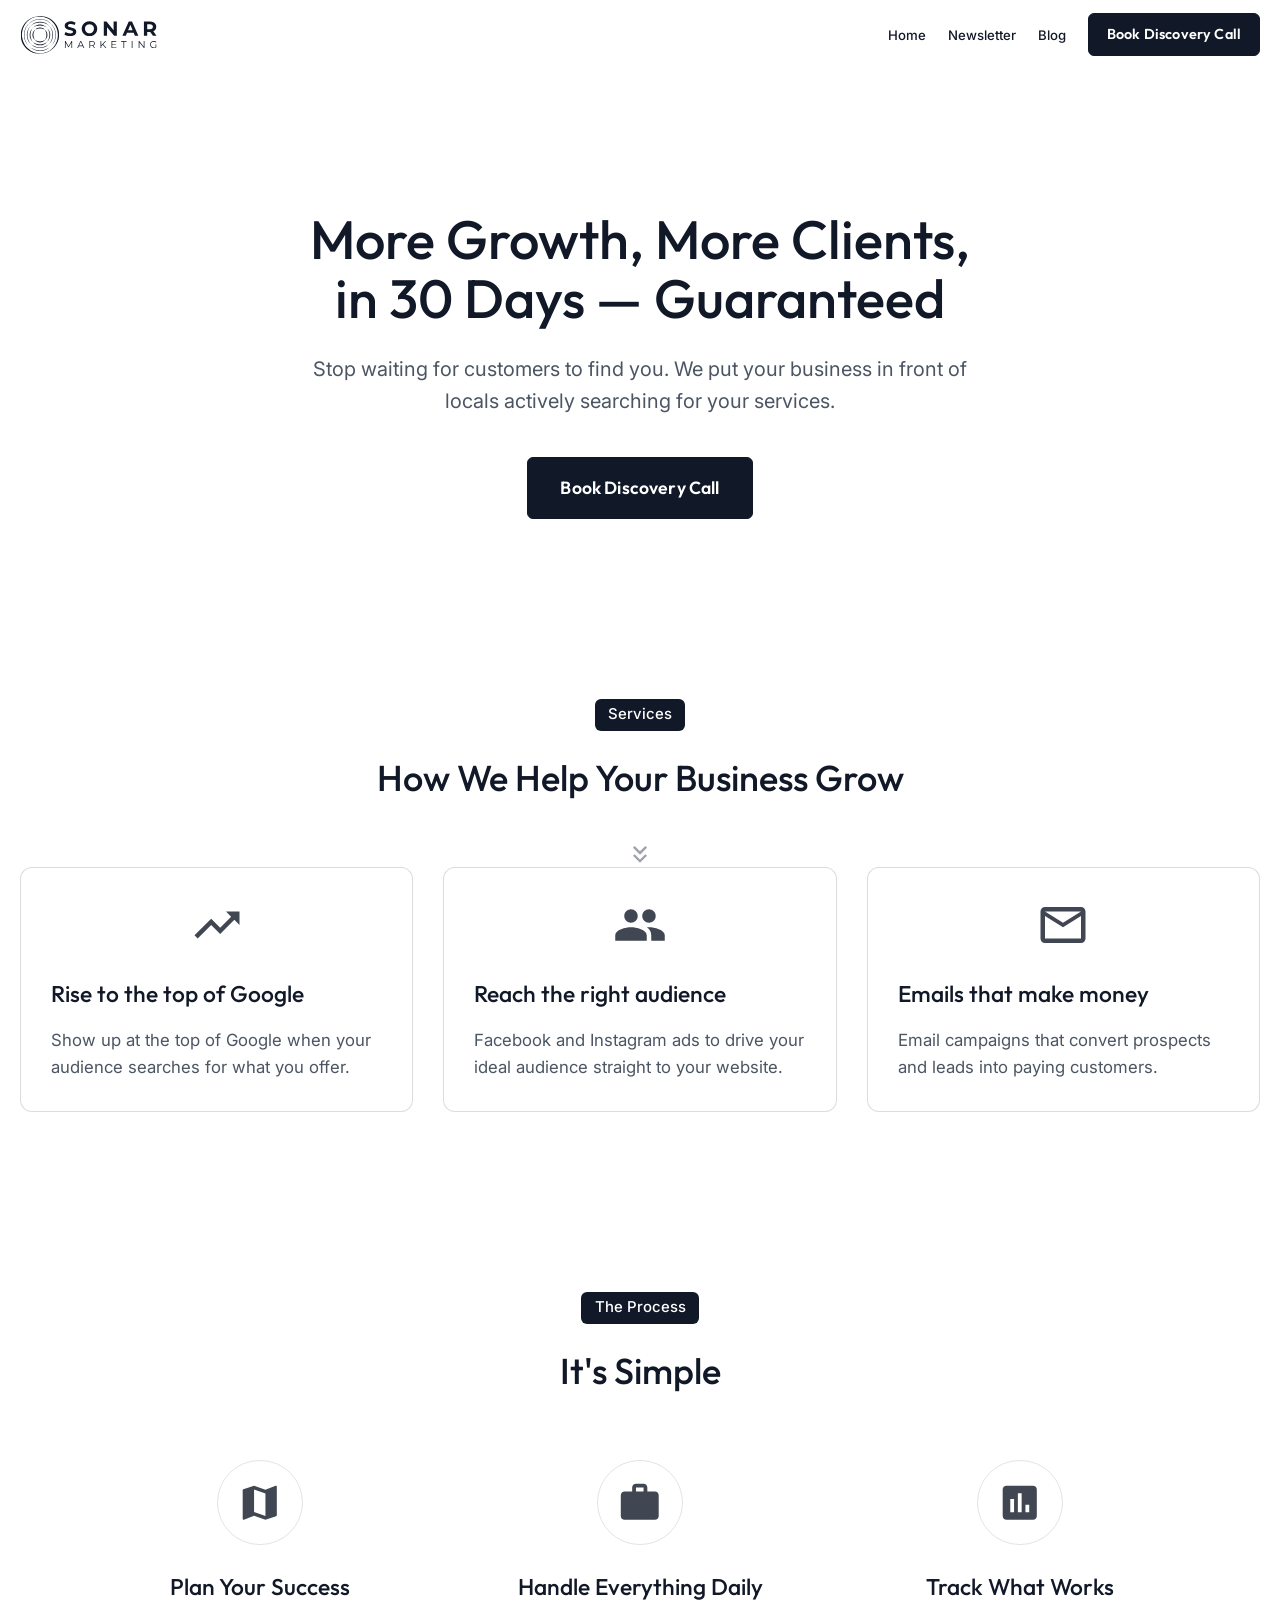
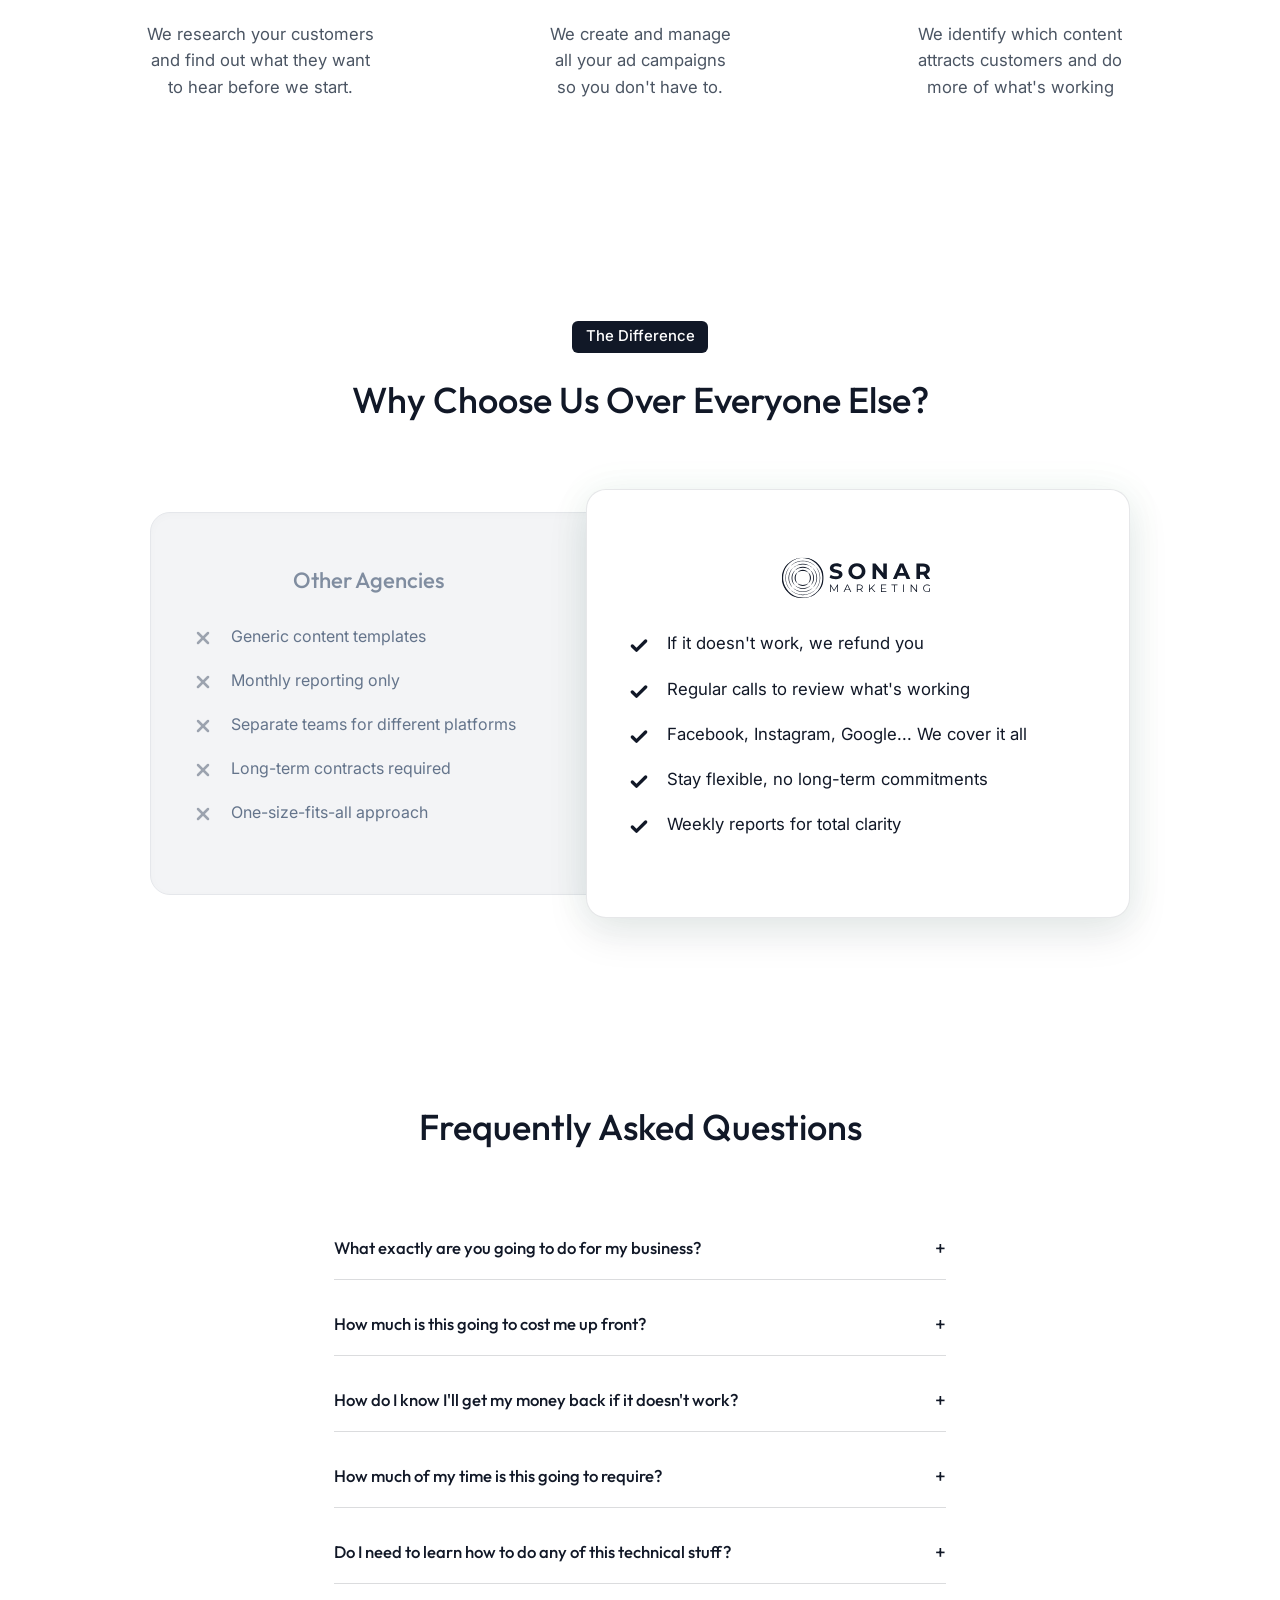
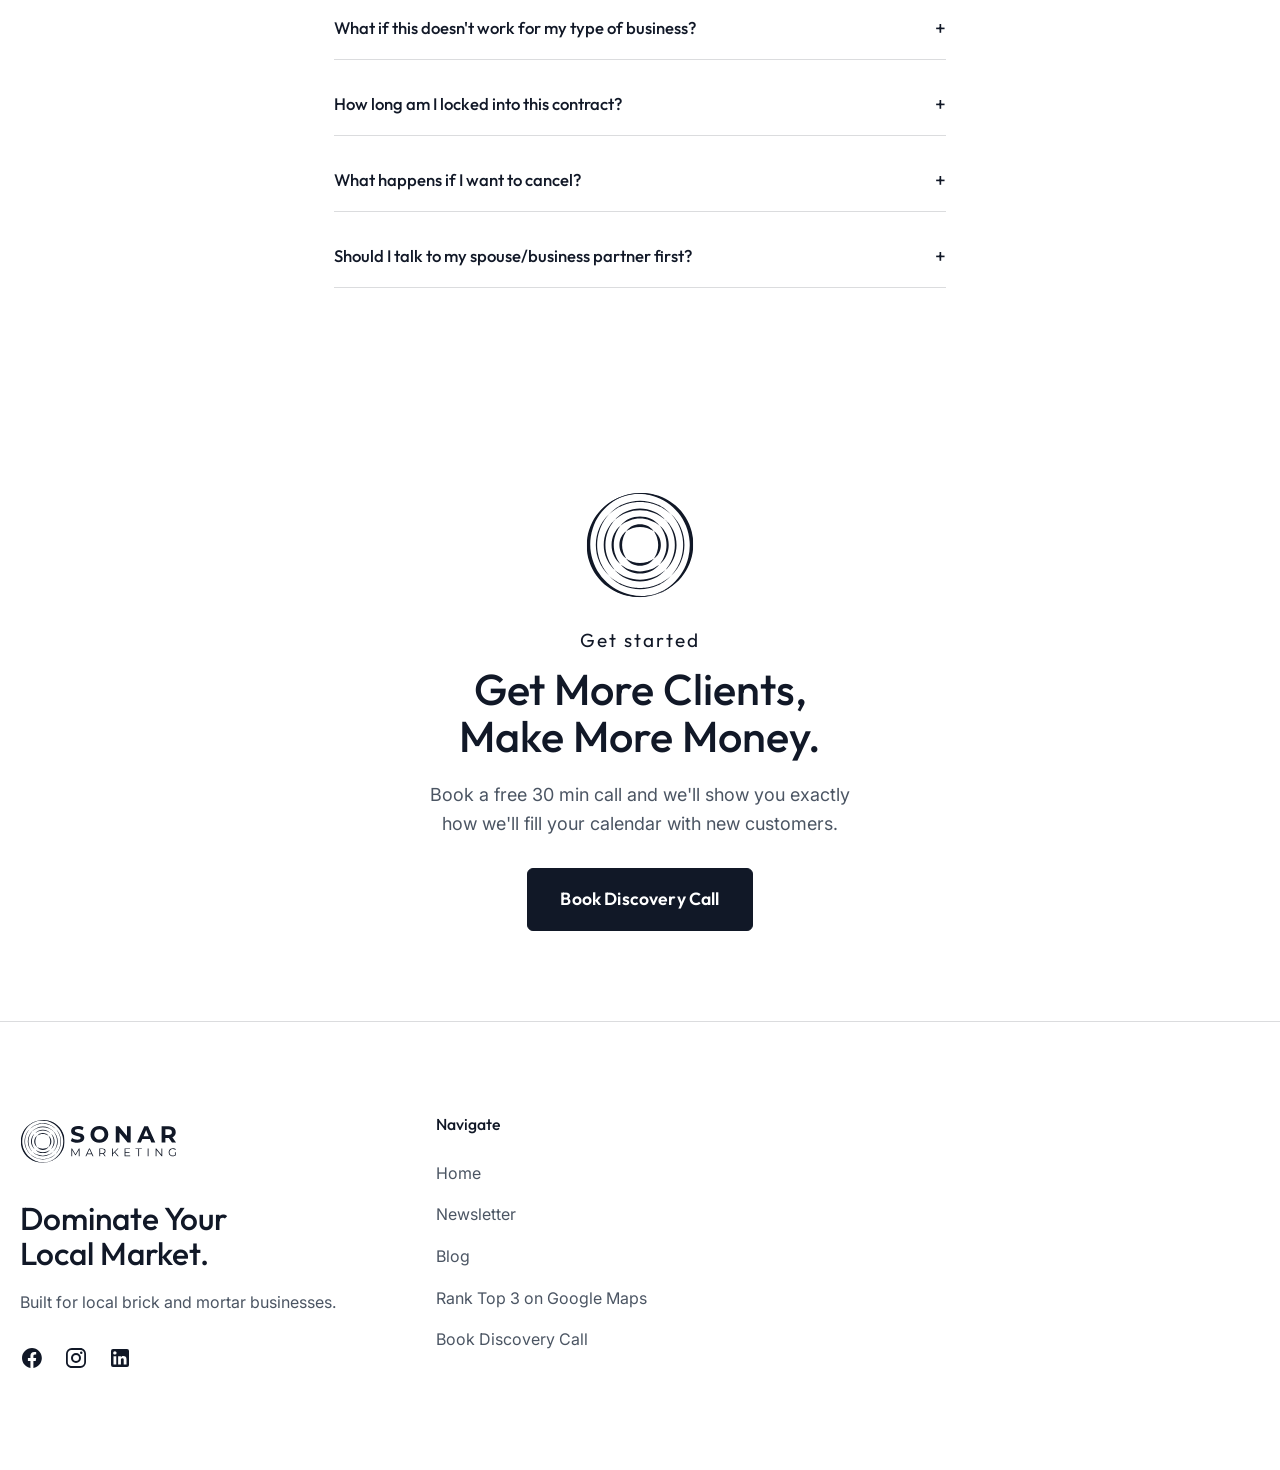
==== commit ee96173f: "Update index.html" ====
--- a/index.html
+++ b/index.html
@@ -4,7 +4,7 @@
 <head>
     <meta charset="UTF-8">
     <meta name="viewport" content="width=device-width, initial-scale=1.0">
-    <title>Sonar Marketing | Top 3 Google Maps Rankings in 90 Days</title>
+    <title>Sonar Marketing | Online Marketing Agency</title>
     <meta name="description"
         content="We get local businesses ranking in the top 3 Google Maps results within 90 days - or we work for free.">
     <link rel="icon" type="image/svg+xml" href="assets/images/Sonar Icon 1.svg">
@@ -53,7 +53,7 @@
             <h1 class="hero-title">
                 More Growth, <br class="mobile-br">
                 More Clients,<br>
-                In 30 Days<span class="desktop-dash"> &mdash; </span><span class="mobile-dash">, </span><br class="mobile-br">
+                in 30 Days<span class="desktop-dash"> &mdash; </span><span class="mobile-dash">, </span><br class="mobile-br">
                 <span class="gradient-text">Guaranteed</span>
             </h1>
             <p class="hero-subtitle">
--- a/assets/css/style.css
+++ b/assets/css/style.css
@@ -526,11 +526,13 @@
 }
 
 .process-content p {
+    text-align: left !important;
+    width: 100% !important;
     margin: 0 !important;
     padding: 0 !important;
     font-size: 1.1rem !important; /* Increased by 15% from 0.95rem */
     color: var(--text-muted) !important;
-    display: inline-block !important;
+    display: block !important;
     line-height: 1.2 !important; /* Slightly more height for bigger text */
 }
 
@@ -1109,10 +1111,13 @@
         text-align: center;
     }
 
-    /* Services panels stay left-aligned on mobile */
+    /* Services and Process panels stay left-aligned on mobile */
     .services .card,
     .services .card h3,
-    .services .card p {
+    .services .card p,
+    .process .card,
+    .process .card h3,
+    .process .card p {
         text-align: left;
     }
 
